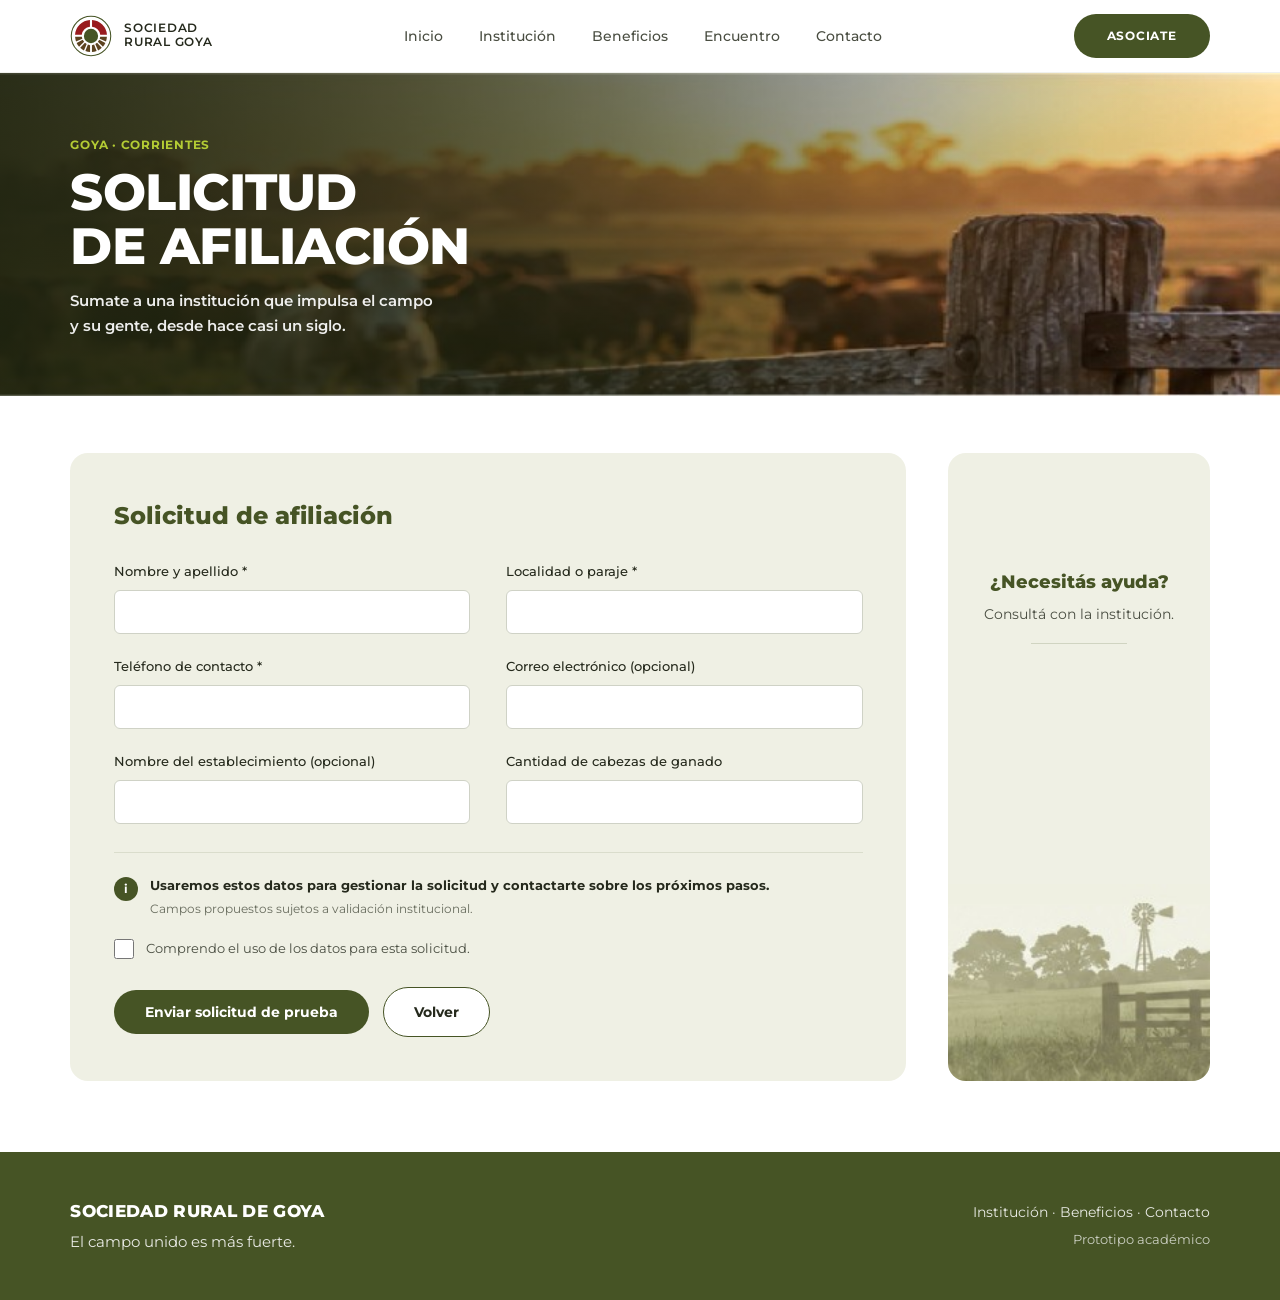
==== asociate.html @ 613d7abb "Initial commit: Sitio web institucional Sociedad Rural de Goya" ====
<!DOCTYPE html>
<html lang="es">
<head>
  <meta charset="UTF-8" />
  <meta name="viewport" content="width=device-width, initial-scale=1.0" />
  <title>Sociedad Rural de Goya — Solicitud de Afiliación</title>
  <meta name="description" content="Solicitud de afiliación a la Sociedad Rural de Goya. Sumate a una institución que impulsa el campo y su gente, desde hace casi un siglo." />
  <link rel="stylesheet" href="assets/css/fonts.css" />
  <link rel="stylesheet" href="assets/css/styles.css" />
</head>
<body>

  <!-- HEADER / NAVBAR -->
  <header class="site-header">
    <div class="container navbar">
      <a href="index.html" class="brand-logo" aria-label="Sociedad Rural de Goya - Inicio">
        <svg viewBox="0 0 100 100" role="img" aria-hidden="true">
          <circle cx="50" cy="50" r="47" fill="#ffffff" stroke="#465425" stroke-width="2.5" />
          <path d="M 12 47 A 38 38 0 0 1 47.5 12 L 47.5 28 A 22 22 0 0 0 28 47 Z" fill="#991b1e" />
          <path d="M 52.5 12 A 38 38 0 0 1 88 47 L 72 47 A 22 22 0 0 0 52.5 28 Z" fill="#991b1e" />
          <g fill="#5c4320">
            <path d="M 28.2 52 L 12.2 52 A 38 38 0 0 0 14.3 63.1 L 29.3 56.4 Z" />
            <path d="M 30.3 59.2 L 15.8 66.5 A 38 38 0 0 0 21.6 75.8 L 33.6 63.7 Z" />
            <path d="M 35.6 65.8 L 24.3 78.2 A 38 38 0 0 0 33.1 84.3 L 39.8 68.8 Z" />
            <path d="M 42.6 70.1 L 36.6 85.8 A 38 38 0 0 0 47.8 88.0 L 47.8 71.8 Z" />
            <path d="M 52.2 71.8 L 52.2 88.0 A 38 38 0 0 0 63.4 85.8 L 57.4 70.1 Z" />
            <path d="M 60.2 68.8 L 66.9 84.3 A 38 38 0 0 0 75.7 78.2 L 64.4 65.8 Z" />
            <path d="M 66.4 63.7 L 78.4 75.8 A 38 38 0 0 0 84.2 66.5 L 69.7 59.2 Z" />
            <path d="M 70.7 56.4 L 85.7 63.1 A 38 38 0 0 0 87.8 52 L 71.8 52 Z" />
          </g>
          <circle cx="50" cy="50" r="17" fill="#465425" />
        </svg>
        <span class="brand-text">
          <span>Sociedad</span>
          <span>Rural Goya</span>
        </span>
      </a>

      <button class="mobile-menu-toggle" aria-label="Abrir menú" aria-expanded="false">
        <svg width="26" height="26" viewBox="0 0 24 24" fill="none" stroke="currentColor" stroke-width="2.2" stroke-linecap="round">
          <line x1="3" y1="6" x2="21" y2="6" />
          <line x1="3" y1="12" x2="21" y2="12" />
          <line x1="3" y1="18" x2="21" y2="18" />
        </svg>
      </button>

      <ul class="nav-links" id="asociateNavLinks">
        <li><a href="index.html">Inicio</a></li>
        <li><a href="institucion.html">Institución</a></li>
        <li><a href="beneficios.html">Beneficios</a></li>
        <li><a href="encuentro.html">Encuentro</a></li>
        <li><a href="#contacto">Contacto</a></li>
        <li class="nav-item-cta-mobile">
          <a href="asociate.html" class="btn btn-olive btn-nav-cta-mobile">Asociate</a>
        </li>
      </ul>

      <a href="asociate.html" class="btn btn-olive btn-nav-cta" id="btnResetAsociate">Asociate</a>
    </div>
  </header>

  <main>
    <!-- ==========================================
         VIEW 1: SOLICITUD DE AFILIACIÓN (FORM)
         ========================================== -->
    <div id="formView" class="form-view">
      <!-- HERO ASOCIATE -->
      <section class="hero-asociate">
        <div class="container">
          <div class="hero-institucion-content">
            <span class="hero-kicker-lime">Goya · Corrientes</span>
            <h1 class="hero-title">
              Solicitud<br />
              de afiliación
            </h1>
            <p class="hero-desc">
              Sumate a una institución que impulsa el campo<br />
              y su gente, desde hace casi un siglo.
            </p>
          </div>
        </div>
      </section>

      <!-- FORM + HELP SIDEBAR -->
      <section class="section-asociate-form">
        <div class="container">
          <div class="asociate-layout">
            <!-- Left Form Card -->
            <div class="asociate-form-card" data-reveal="up">
              <h2 class="asociate-form-title">Solicitud de afiliación</h2>

              <form id="afiliacionForm" novalidate>
                <div class="form-grid-2col">
                  <div class="form-group">
                    <label for="nombre" class="form-label">Nombre y apellido *</label>
                    <input type="text" id="nombre" name="nombre" class="form-input" required />
                  </div>

                  <div class="form-group">
                    <label for="localidad" class="form-label">Localidad o paraje *</label>
                    <input type="text" id="localidad" name="localidad" class="form-input" required />
                  </div>

                  <div class="form-group">
                    <label for="telefono" class="form-label">Teléfono de contacto *</label>
                    <input type="tel" id="telefono" name="telefono" class="form-input" required />
                  </div>

                  <div class="form-group">
                    <label for="correo" class="form-label">Correo electrónico (opcional)</label>
                    <input type="email" id="correo" name="correo" class="form-input" />
                  </div>

                  <div class="form-group">
                    <label for="establecimiento" class="form-label">Nombre del establecimiento (opcional)</label>
                    <input type="text" id="establecimiento" name="establecimiento" class="form-input" />
                  </div>

                  <div class="form-group">
                    <label for="cabezas" class="form-label">Cantidad de cabezas de ganado</label>
                    <input type="text" id="cabezas" name="cabezas" class="form-input" />
                  </div>
                </div>

                <hr class="form-divider" />

                <div class="form-info-row">
                  <span class="form-info-badge" aria-hidden="true">i</span>
                  <div class="form-info-text">
                    <strong>Usaremos estos datos para gestionar la solicitud y contactarte sobre los próximos pasos.</strong>
                    <span>Campos propuestos sujetos a validación institucional.</span>
                  </div>
                </div>

                <label class="form-checkbox-row">
                  <input type="checkbox" id="aceptoDatos" name="aceptoDatos" />
                  <span>Comprendo el uso de los datos para esta solicitud.</span>
                </label>

                <p id="formErrorMsg" class="form-error-msg" hidden>
                  Por favor, completá los campos obligatorios: Nombre y apellido, Localidad o paraje y Teléfono de contacto.
                </p>

                <div class="form-buttons-row">
                  <button type="submit" class="btn btn-olive">Enviar solicitud de prueba</button>
                  <a href="beneficios.html" class="btn btn-white-bordered">Volver</a>
                </div>
              </form>
            </div>

            <!-- Right Help Card -->
            <aside class="asociate-help-card" data-reveal="up-large" data-reveal-delay="200">
              <div class="asociate-help-top">
                <h3 class="asociate-help-title">¿Necesitás ayuda?</h3>
                <p class="asociate-help-sub">Consultá con la institución.</p>
                <div class="asociate-help-line"></div>
              </div>
              <div class="asociate-help-img">
                <img src="assets/img/asociate-ayuda.jpg" alt="Molino y tranquera rural" />
              </div>
            </aside>
          </div>
        </div>
      </section>
    </div>

    <!-- ==========================================
         VIEW 2: CONFIRMACIÓN (¡GRACIAS POR ACERCARTE!)
         ========================================== -->
    <div id="confirmView" class="confirm-view" hidden>
      <!-- TOP HERO SECTION -->
      <section class="section-confirm-hero">
        <div class="container">
          <div class="confirm-hero-grid">
            <div>
              <span class="section-eyebrow">Solicitud de afiliación</span>
              <h1 class="confirm-giant-title">
                ¡Gracias por<br />
                acercarte!
              </h1>
              <p class="confirm-lead">Recibimos tu solicitud de prueba.</p>
            </div>

            <div class="history-seal">
              <svg viewBox="0 0 300 300" role="img" aria-label="Sello Sociedad Rural Goya Desde 1938">
                <defs>
                  <path id="sealTopArcConfirm" d="M 38,162 A 113,113 0 1,1 262,162" />
                  <path id="sealBottomArcConfirm" d="M 46,192 A 120,120 0 0,0 254,192" />
                </defs>
                <circle cx="150" cy="150" r="144" fill="#ffffff" stroke="#465425" stroke-width="3" />
                <path d="M 60 144 A 90 90 0 0 1 144 60 L 144 98 A 52 52 0 0 0 98 144 Z" fill="#991b1e" />
                <path d="M 156 60 A 90 90 0 0 1 240 144 L 202 144 A 52 52 0 0 0 156 98 Z" fill="#991b1e" />
                <g fill="#5c4320">
                  <path d="M 98.4 155 L 60.4 155 A 90 90 0 0 0 65.4 181.3 L 101.0 165.4 Z" />
                  <path d="M 103.4 171.8 L 69.0 189.1 A 90 90 0 0 0 82.7 211.1 L 111.2 182.5 Z" />
                  <path d="M 115.9 187.4 L 89.1 216.8 A 90 90 0 0 0 110.0 231.2 L 125.8 194.5 Z" />
                  <path d="M 132.5 197.6 L 118.2 234.8 A 90 90 0 0 0 144.8 240.0 L 144.8 201.6 Z" />
                  <path d="M 155.2 201.6 L 155.2 240.0 A 90 90 0 0 0 181.8 234.8 L 167.5 197.6 Z" />
                  <path d="M 174.2 194.5 L 190.0 231.2 A 90 90 0 0 0 210.9 216.8 L 184.1 187.4 Z" />
                  <path d="M 188.8 182.5 L 217.3 211.1 A 90 90 0 0 0 231.0 189.1 L 196.6 171.8 Z" />
                  <path d="M 199.0 165.4 L 234.6 181.3 A 90 90 0 0 0 239.6 155 L 201.6 155 Z" />
                </g>
                <circle cx="150" cy="150" r="40" fill="#465425" />
                <circle cx="43" cy="193" r="4.5" fill="#1a1c16" />
                <circle cx="257" cy="193" r="4.5" fill="#1a1c16" />
                <text font-family="'Libre Baskerville', Georgia, 'Times New Roman', serif" font-size="22.5" fill="#1a1c16" letter-spacing="2.2">
                  <textPath href="#sealTopArcConfirm" startOffset="50%" text-anchor="middle">
                    SOCIEDAD RURAL GOYA
                  </textPath>
                </text>
                <text font-family="'Libre Baskerville', Georgia, 'Times New Roman', serif" font-size="22" fill="#1a1c16" letter-spacing="3.5">
                  <textPath href="#sealBottomArcConfirm" startOffset="50%" text-anchor="middle">
                    DESDE 1938
                  </textPath>
                </text>
              </svg>
            </div>
          </div>
        </div>
      </section>

      <!-- MIDDLE CONFIRMATION BANNER -->
      <section class="section-confirm-banner">
        <div class="container">
          <div class="confirm-banner-inner">
            <span class="confirm-check-circle" aria-hidden="true">
              <svg width="44" height="44" viewBox="0 0 24 24" fill="none" stroke="currentColor" stroke-width="2.2" stroke-linecap="round" stroke-linejoin="round">
                <polyline points="20 6 9 17 4 12" />
              </svg>
            </span>
            <div>
              <h2 class="confirm-banner-title">Solicitud enviada</h2>
              <p class="confirm-banner-text">
                Esta pantalla confirma el envío de prueba.<br />
                La institución informaría cómo continuar con la solicitud real.
              </p>
            </div>
          </div>
        </div>
      </section>

      <!-- ¿QUÉ SUCEDE DESPUÉS? -->
      <section class="section-confirm-next">
        <div class="container">
          <h2 class="section-heading">¿Qué sucede después?</h2>

          <div class="confirm-next-cards" data-stagger="100">
            <article class="confirm-step-card" data-reveal="up">
              <span class="role-number">01</span>
              <h3 class="role-card-title">Revisión de datos</h3>
              <p class="role-card-text">
                La institución revisaría<br />
                la solicitud recibida.
              </p>
            </article>

            <article class="confirm-step-card" data-reveal="up">
              <span class="role-number">02</span>
              <h3 class="role-card-title">Contacto</h3>
              <p class="role-card-text">
                Se comunicaría a través<br />
                del medio indicado.
              </p>
            </article>

            <article class="confirm-step-card" data-reveal="up">
              <span class="role-number">03</span>
              <h3 class="role-card-title">Próximos pasos</h3>
              <p class="role-card-text">
                Se informarían las condiciones<br />
                para continuar con el trámite.
              </p>
            </article>
          </div>

          <p class="confirm-footnote">Procedimiento sujeto a confirmación institucional.</p>

          <div class="confirm-actions">
            <a href="index.html" class="btn btn-olive">Volver al inicio</a>
            <a href="beneficios.html" class="btn btn-crimson">Ver beneficios</a>
          </div>
        </div>
      </section>
    </div>
  </main>

  <!-- FOOTER -->
  <footer class="site-footer" id="contacto">
    <div class="container footer-inner">
      <div class="footer-left">
        <p class="footer-brand-title">Sociedad Rural de Goya</p>
        <p class="footer-brand-tagline">El campo unido es más fuerte.</p>
      </div>
      <div class="footer-right">
        <p class="footer-links">
          <a href="institucion.html">Institución</a> ·
          <a href="beneficios.html">Beneficios</a> ·
          <a href="#contacto">Contacto</a>
        </p>
        <p class="footer-meta">Prototipo académico</p>
      </div>
    </div>
  </footer>

  <script src="assets/js/main.js"></script>
</body>
</html>
---- assets/css/fonts.css ----
﻿@font-face {
  font-family: 'Montserrat';
  font-style: normal;
  font-weight: 400 800;
  font-display: block;
  src: url('[data-uri]') format('woff2');
  unicode-range: U+0100-02BA, U+02BD-02C5, U+02C7-02CC, U+02CE-02D7, U+02DD-02FF, U+0304, U+0308, U+0329, U+1D00-1DBF, U+1E00-1E9F, U+1EF2-1EFF, U+2020, U+20A0-20AB, U+20AD-20C0, U+2113, U+2C60-2C7F, U+A720-A7FF;
}
@font-face {
  font-family: 'Montserrat';
  font-style: normal;
  font-weight: 400 800;
  font-display: block;
  src: url('[data-uri]') format('woff2');
  unicode-range: U+0000-00FF, U+0131, U+0152-0153, U+02BB-02BC, U+02C6, U+02DA, U+02DC, U+0304, U+0308, U+0329, U+2000-206F, U+20AC, U+2122, U+2191, U+2193, U+2212, U+2215, U+FEFF, U+FFFD;
}
@font-face {
  font-family: 'Libre Baskerville';
  font-style: normal;
  font-weight: 400 700;
  font-display: block;
  src: url('[data-uri]') format('woff2');
  unicode-range: U+0000-00FF, U+0131, U+0152-0153, U+02BB-02BC, U+02C6, U+02DA, U+02DC, U+0304, U+0308, U+0329, U+2000-206F, U+20AC, U+2122, U+2191, U+2193, U+2212, U+2215, U+FEFF, U+FFFD;
}
---- assets/css/styles.css ----
:root {
  --olive-dark: #465425;
  --olive-darker: #36421b;
  --lime-accent: #98b222;
  --lime-bright: #b4cc34;
  --crimson: #a32428;
  --crimson-light: #d13b3f;
  --brown-earth: #5e4421;
  --sage-bg: #eceee2;
  --sage-light: #eef0ea;
  --text-dark: #25291c;
  --text-body: #4a4e42;
  --text-muted: #686c5e;
  --white: #ffffff;
  --container-width: 100%;
  --side-pad: clamp(24px, 5.5vw, 110px);
  --radius-sm: 8px;
  --radius-md: 14px;
  --radius-lg: 18px;
  --radius-pill: 9999px;
  --shadow-soft: 0 8px 24px rgba(37, 41, 28, 0.06);
  --transition: 0.22s cubic-bezier(0.4, 0, 0.2, 1);
}

*,
*::before,
*::after {
  box-sizing: border-box;
  margin: 0;
  padding: 0;
}

html {
  scroll-behavior: smooth;
  font-synthesis: none;
}

body {
  font-family: 'Montserrat', -apple-system, BlinkMacSystemFont, 'Segoe UI', Roboto, sans-serif;
  color: var(--text-body);
  background-color: var(--white);
  line-height: 1.6;
  -webkit-font-smoothing: antialiased;
  -moz-osx-font-smoothing: grayscale;
  overflow-x: hidden;
}

img,
svg {
  display: block;
  max-width: 100%;
}

a {
  color: inherit;
  text-decoration: none;
  transition: var(--transition);
}

main {
  transition: opacity 0.18s cubic-bezier(0.4, 0, 0.2, 1), transform 0.24s cubic-bezier(0.22, 1, 0.36, 1);
  will-change: opacity, transform;
}

main.page-fade-out {
  opacity: 0;
  transform: translateY(8px);
}

@keyframes viewFadeIn {
  from {
    opacity: 0;
    transform: translateY(10px);
  }
  to {
    opacity: 1;
    transform: translateY(0);
  }
}

.confirm-view:not([hidden]),
.form-view:not([hidden]) {
  animation: viewFadeIn 0.32s cubic-bezier(0.22, 1, 0.36, 1) both;
}

.container {
  width: 100%;
  max-width: var(--container-width);
  margin: 0 auto;
  padding: 0 var(--side-pad);
}

/* =========================================
   HEADER / NAVBAR
   ========================================= */
.site-header {
  position: sticky;
  top: 0;
  z-index: 100;
  background-color: rgba(255, 255, 255, 0.98);
  backdrop-filter: blur(8px);
  border-bottom: 1px solid rgba(70, 84, 37, 0.08);
}

.navbar {
  display: flex;
  align-items: center;
  justify-content: space-between;
  height: clamp(72px, 5.4vw, 88px);
  gap: 24px;
}

.brand-logo {
  display: inline-flex;
  align-items: center;
  gap: 12px;
}

.brand-logo svg {
  width: clamp(42px, 3.2vw, 52px);
  height: clamp(42px, 3.2vw, 52px);
  flex-shrink: 0;
}

.brand-text {
  display: flex;
  flex-direction: column;
  font-size: clamp(0.72rem, 0.8vw, 0.86rem);
  font-weight: 600;
  letter-spacing: 0.06em;
  line-height: 1.2;
  color: var(--text-dark);
  text-transform: uppercase;
}

.nav-links {
  display: flex;
  align-items: center;
  gap: clamp(24px, 2.8vw, 48px);
  list-style: none;
}

.nav-links a {
  position: relative;
  font-size: clamp(0.9rem, 1vw, 1.04rem);
  font-weight: 500;
  color: var(--text-body);
  padding: 6px 0;
}

.nav-links a:hover {
  color: var(--olive-dark);
}

.nav-links a.active {
  font-weight: 700;
  color: var(--text-dark);
}

.nav-links a.active::after {
  content: '';
  position: absolute;
  left: 0;
  right: 0;
  bottom: 0;
  height: 2.5px;
  background-color: var(--text-dark);
  border-radius: 2px;
}

.btn {
  display: inline-flex;
  align-items: center;
  justify-content: center;
  gap: 10px;
  font-family: inherit;
  font-weight: 700;
  font-size: clamp(0.86rem, 0.92vw, 0.98rem);
  border-radius: var(--radius-pill);
  padding: 13px 30px;
  border: 1.5px solid transparent;
  cursor: pointer;
  transition: var(--transition);
  white-space: nowrap;
}

.btn-olive {
  background-color: var(--olive-dark);
  color: var(--white);
}

.btn-olive:hover {
  background-color: var(--olive-darker);
  transform: translateY(-1px);
}

.btn-outline {
  background-color: var(--white);
  color: var(--text-dark);
  border-color: #c2c5ba;
}

.btn-outline:hover {
  border-color: var(--olive-dark);
  color: var(--olive-dark);
  transform: translateY(-1px);
}

.btn-nav-cta {
  padding: 11px 32px;
  font-size: clamp(0.76rem, 0.82vw, 0.88rem);
  letter-spacing: 0.06em;
  text-transform: uppercase;
}

.btn-white {
  background-color: var(--white);
  color: var(--text-dark);
}

.btn-white:hover {
  background-color: var(--sage-bg);
  transform: translateY(-1px);
}

.btn-crimson {
  background-color: #8f2125;
  color: var(--white);
}

.btn-crimson:hover {
  background-color: #74191c;
  transform: translateY(-1px);
}

.btn-white-bordered {
  background-color: var(--white);
  color: var(--text-dark);
  border-color: var(--olive-dark);
}

.btn-white-bordered:hover {
  background-color: var(--olive-dark);
  color: var(--white);
}

.mobile-menu-toggle {
  display: none;
  background: none;
  border: none;
  cursor: pointer;
  padding: 8px;
  color: var(--text-dark);
}

.nav-item-cta-mobile {
  display: none;
}

/* =========================================
   HERO — INICIO
   ========================================= */
.hero-home {
  position: relative;
  min-height: clamp(500px, 46vw, 760px);
  display: flex;
  align-items: center;
  background-color: #2c3119;
  background-image:
    linear-gradient(
      90deg,
      rgba(38, 43, 21, 0.86) 0%,
      rgba(44, 49, 25, 0.68) 36%,
      rgba(44, 49, 25, 0.12) 62%,
      rgba(44, 49, 25, 0) 100%
    ),
    url('../img/hero-inicio.jpg');
  background-size: cover;
  background-position: center right;
  color: var(--white);
  padding: clamp(64px, 6vw, 110px) 0;
}

.hero-home-content {
  max-width: clamp(460px, 46vw, 760px);
}

.hero-eyebrow {
  display: inline-flex;
  align-items: center;
  gap: 12px;
  font-size: clamp(0.75rem, 0.85vw, 0.92rem);
  font-weight: 700;
  letter-spacing: 0.14em;
  text-transform: uppercase;
  color: var(--crimson-light);
  margin-bottom: 14px;
}

.hero-eyebrow::before {
  content: '';
  display: inline-block;
  width: 28px;
  height: 2px;
  background-color: var(--crimson-light);
}

.hero-title {
  font-size: clamp(2.6rem, 4.8vw, 4.6rem);
  font-weight: 800;
  line-height: 1.04;
  letter-spacing: -0.01em;
  text-transform: uppercase;
  color: var(--white);
  margin-bottom: 22px;
}

.hero-title .text-lime {
  color: var(--lime-bright);
}

.hero-subtitle {
  font-size: clamp(1.1rem, 1.45vw, 1.55rem);
  font-weight: 700;
  text-transform: uppercase;
  letter-spacing: 0.02em;
  color: var(--lime-accent);
  margin-bottom: 14px;
}

.hero-desc {
  font-size: clamp(0.94rem, 1.08vw, 1.16rem);
  font-weight: 400;
  line-height: 1.6;
  color: rgba(255, 255, 255, 0.92);
  margin-bottom: 32px;
}

.hero-action {
  display: inline-flex;
  align-items: center;
  gap: 16px;
  color: var(--white);
  font-weight: 700;
  font-size: clamp(0.92rem, 1.02vw, 1.1rem);
}

.hero-play-btn {
  width: clamp(48px, 3.6vw, 58px);
  height: clamp(48px, 3.6vw, 58px);
  border-radius: 50%;
  background-color: var(--lime-accent);
  display: inline-flex;
  align-items: center;
  justify-content: center;
  color: var(--white);
  transition: var(--transition);
  box-shadow: 0 6px 18px rgba(152, 178, 34, 0.35);
}

.hero-action:hover .hero-play-btn {
  transform: scale(1.07);
  background-color: var(--lime-bright);
}

.hero-action-label {
  display: inline-flex;
  align-items: center;
  gap: 8px;
}

.hero-action:hover .hero-action-label {
  transform: translateX(3px);
}

/* =========================================
   SECTION: 3 PILLARS (INICIO & AFILIACIÓN)
   ========================================= */
.section-pillars {
  padding: clamp(56px, 5vw, 84px) 0 clamp(36px, 3.5vw, 56px);
}

.pillars-grid {
  display: grid;
  grid-template-columns: repeat(3, 1fr);
  gap: clamp(20px, 2.2vw, 36px);
}

.pillar-card {
  background-color: var(--sage-bg);
  border-radius: var(--radius-md);
  padding: clamp(26px, 2.5vw, 40px);
  transition: var(--transition);
}

.pillar-card--light {
  background-color: var(--sage-light);
}

.pillar-card:hover {
  transform: translateY(-3px);
  box-shadow: var(--shadow-soft);
}

.pillar-badge {
  width: clamp(38px, 2.8vw, 46px);
  height: clamp(38px, 2.8vw, 46px);
  border-radius: 50%;
  background-color: var(--olive-dark);
  color: var(--white);
  display: inline-flex;
  align-items: center;
  justify-content: center;
  font-weight: 700;
  font-size: clamp(0.95rem, 1.05vw, 1.12rem);
  margin-bottom: 18px;
}

.pillar-title {
  font-size: clamp(1.15rem, 1.35vw, 1.45rem);
  font-weight: 700;
  color: var(--olive-dark);
  margin-bottom: 10px;
}

.pillar-text {
  font-size: clamp(0.92rem, 1.02vw, 1.08rem);
  color: var(--text-body);
  line-height: 1.58;
}

/* =========================================
   SECTION: TU VOZ TAMBIÉN CUENTA (INICIO)
   ========================================= */
.section-voice {
  padding: clamp(48px, 4.5vw, 76px) 0 clamp(56px, 5vw, 84px);
}

.voice-grid {
  display: grid;
  grid-template-columns: 1fr 1.05fr;
  gap: clamp(36px, 4.8vw, 84px);
  align-items: center;
}

.section-heading {
  font-size: clamp(1.9rem, 2.8vw, 2.85rem);
  font-weight: 800;
  color: var(--olive-dark);
  line-height: 1.16;
  margin-bottom: 18px;
}

.section-heading--dark {
  color: var(--text-dark);
}

.voice-text {
  font-size: clamp(1rem, 1.15vw, 1.24rem);
  color: var(--text-body);
  line-height: 1.65;
  margin-bottom: 30px;
}

.voice-image-wrap {
  overflow: hidden;
  box-shadow: var(--shadow-soft);
}

.voice-image-wrap img {
  width: 100%;
  height: auto;
  object-fit: cover;
}

/* =========================================
   SECTION: CTA BANNER (INICIO & INSTITUCIÓN)
   ========================================= */
.section-cta-banner {
  padding: 16px 0 clamp(64px, 5.5vw, 96px);
}

.cta-banner-box {
  background-color: var(--olive-dark);
  border-radius: var(--radius-md);
  padding: clamp(36px, 3.6vw, 56px) clamp(36px, 4.2vw, 68px);
  color: var(--white);
  display: flex;
  align-items: flex-end;
  justify-content: space-between;
  gap: 32px;
}

.cta-banner-box--compact {
  align-items: center;
  padding: clamp(24px, 2.4vw, 38px) clamp(32px, 3.8vw, 58px);
}

.cta-banner-title {
  font-size: clamp(1.6rem, 2.4vw, 2.45rem);
  font-weight: 800;
  margin-bottom: 8px;
  line-height: 1.2;
}

.cta-banner-box--compact .cta-banner-title {
  font-size: clamp(1.3rem, 2vw, 1.95rem);
  margin-bottom: 0;
}

.cta-banner-sub {
  font-size: clamp(0.98rem, 1.1vw, 1.18rem);
  color: rgba(255, 255, 255, 0.9);
}

/* =========================================
   HERO — INSTITUCIÓN, BENEFICIOS & ENCUENTRO
   ========================================= */
.hero-institucion,
.hero-beneficios,
.hero-encuentro {
  position: relative;
  min-height: clamp(320px, 29vw, 480px);
  display: flex;
  align-items: center;
  background-color: #2f3621;
  background-size: cover;
  background-position: center top;
  color: var(--white);
  padding: clamp(56px, 5vw, 88px) 0;
}

.hero-institucion {
  background-image:
    linear-gradient(
      90deg,
      rgba(34, 40, 24, 0.72) 0%,
      rgba(34, 40, 24, 0.45) 48%,
      rgba(34, 40, 24, 0.08) 80%,
      rgba(34, 40, 24, 0) 100%
    ),
    url('../img/hero-institucion.jpg');
}

.hero-beneficios {
  background-image:
    linear-gradient(
      90deg,
      rgba(28, 33, 19, 0.82) 0%,
      rgba(28, 33, 19, 0.56) 46%,
      rgba(28, 33, 19, 0.14) 82%,
      rgba(28, 33, 19, 0.02) 100%
    ),
    url('../img/hero-beneficios.jpg');
  background-position: center center;
}

.hero-encuentro {
  min-height: clamp(400px, 36vw, 600px);
  background-image:
    linear-gradient(
      90deg,
      rgba(28, 34, 18, 0.8) 0%,
      rgba(28, 34, 18, 0.48) 46%,
      rgba(28, 34, 18, 0.08) 78%,
      rgba(28, 34, 18, 0) 100%
    ),
    url('../img/hero-encuentro.jpg');
  background-position: center right;
}

.hero-institucion-content {
  max-width: clamp(580px, 58vw, 920px);
}

.hero-kicker-lime {
  display: inline-block;
  font-size: clamp(0.78rem, 0.9vw, 0.96rem);
  font-weight: 700;
  text-transform: uppercase;
  letter-spacing: 0.06em;
  color: var(--lime-bright);
  margin-bottom: 10px;
}

.hero-institucion .hero-title,
.hero-beneficios .hero-title {
  font-size: clamp(2.1rem, 3.8vw, 3.6rem);
  line-height: 1.08;
  margin-bottom: 16px;
}

.hero-encuentro .hero-title {
  font-size: clamp(2.4rem, 4.5vw, 4.2rem);
  line-height: 1.04;
  margin-bottom: 18px;
}

.hero-lead-white {
  font-size: clamp(1.25rem, 1.6vw, 1.75rem);
  font-weight: 700;
  color: var(--white);
  margin-bottom: 10px;
}

.hero-institucion .hero-desc,
.hero-beneficios .hero-desc,
.hero-encuentro .hero-desc {
  max-width: clamp(460px, 44vw, 700px);
  margin-bottom: 0;
  font-size: clamp(0.96rem, 1.1vw, 1.2rem);
}

/* =========================================
   SECTION: QUIÉNES SOMOS / HISTORIA / NUESTRO LABOR
   ========================================= */
.section-eyebrow {
  display: block;
  font-size: clamp(0.76rem, 0.85vw, 0.92rem);
  font-weight: 700;
  text-transform: uppercase;
  letter-spacing: 0.05em;
  color: var(--crimson);
  margin-bottom: 8px;
}

.section-history {
  padding: clamp(56px, 5.2vw, 92px) 0;
}

.history-grid {
  display: grid;
  grid-template-columns: 1.15fr 0.85fr;
  gap: clamp(36px, 4.5vw, 80px);
  align-items: center;
}

.history-text p {
  font-size: clamp(0.96rem, 1.08vw, 1.18rem);
  color: var(--text-body);
  line-height: 1.68;
  margin-bottom: 18px;
}

.history-text p:last-child {
  margin-bottom: 0;
}

.history-seal {
  display: flex;
  justify-content: center;
  align-items: center;
}

.history-seal svg {
  width: clamp(240px, 21vw, 340px);
  height: clamp(240px, 21vw, 340px);
}

/* Horizontal Lockup Emblem on Beneficios */
.horizontal-emblem {
  display: inline-flex;
  align-items: center;
  gap: clamp(18px, 1.8vw, 28px);
}

.horizontal-emblem svg {
  width: clamp(115px, 10.5vw, 165px);
  height: clamp(115px, 10.5vw, 165px);
  flex-shrink: 0;
}

.horizontal-emblem-text {
  font-family: 'Libre Baskerville', Georgia, 'Times New Roman', serif;
  font-size: clamp(1.5rem, 2.3vw, 2.4rem);
  line-height: 1.22;
  letter-spacing: 0.04em;
  color: var(--text-dark);
  text-transform: uppercase;
}

/* =========================================
   SECTION: NUESTRO ROL GREMIAL
   ========================================= */
.section-role {
  background-color: var(--sage-bg);
  padding: clamp(56px, 5.2vw, 92px) 0;
}

.role-intro {
  max-width: clamp(620px, 62vw, 980px);
  margin-bottom: 38px;
}

.role-intro p {
  font-size: clamp(0.96rem, 1.08vw, 1.18rem);
  color: var(--text-body);
  line-height: 1.65;
}

.role-cards-grid {
  display: grid;
  grid-template-columns: repeat(3, 1fr);
  gap: clamp(20px, 2.2vw, 36px);
}

.role-card {
  background-color: var(--white);
  border-radius: var(--radius-md);
  padding: clamp(26px, 2.5vw, 40px);
  box-shadow: 0 4px 16px rgba(37, 41, 28, 0.04);
  transition: var(--transition);
}

.role-card:hover {
  transform: translateY(-3px);
  box-shadow: var(--shadow-soft);
}

.role-number {
  display: block;
  font-size: clamp(0.88rem, 0.98vw, 1.05rem);
  font-weight: 700;
  color: var(--crimson);
  margin-bottom: 10px;
}

.role-card-title {
  font-size: clamp(1.15rem, 1.35vw, 1.45rem);
  font-weight: 700;
  color: var(--olive-dark);
  margin-bottom: 10px;
}

.role-card-text {
  font-size: clamp(0.9rem, 1vw, 1.08rem);
  color: var(--text-body);
  line-height: 1.58;
}

/* =========================================
   SECTION: ACCIONES PARA LOS PRODUCTORES (BENEFICIOS)
   ========================================= */
.section-actions-list {
  background-color: var(--sage-bg);
  padding: clamp(56px, 5vw, 88px) 0;
}

.actions-table {
  margin-top: 28px;
  border-top: 1px solid rgba(70, 84, 37, 0.14);
}

.action-row {
  display: grid;
  grid-template-columns: 60px minmax(240px, 28%) 1fr;
  gap: 24px;
  align-items: baseline;
  padding: clamp(22px, 2vw, 32px) 0;
  border-bottom: 1px solid rgba(70, 84, 37, 0.14);
}

.action-num {
  font-size: clamp(0.88rem, 0.98vw, 1.05rem);
  font-weight: 700;
  color: var(--crimson);
}

.action-name {
  font-size: clamp(1.08rem, 1.25vw, 1.35rem);
  font-weight: 700;
  color: var(--olive-dark);
}

.action-desc {
  font-size: clamp(0.94rem, 1.05vw, 1.12rem);
  color: var(--text-body);
  line-height: 1.58;
}

/* =========================================
   SECTION: BENEFICIOS PARA SEGUIR CRECIENDO (2x2)
   ========================================= */
.section-benefits-grid {
  padding: clamp(56px, 5.2vw, 92px) 0 40px;
}

.benefits-intro {
  max-width: clamp(620px, 62vw, 980px);
  margin-bottom: 36px;
}

.benefits-intro p {
  font-size: clamp(0.96rem, 1.08vw, 1.16rem);
  color: var(--text-body);
  margin-bottom: 10px;
}

.benefits-note {
  font-size: clamp(0.86rem, 0.95vw, 1.02rem) !important;
  font-weight: 600;
  color: var(--text-dark) !important;
}

.benefits-cards-2x2 {
  display: grid;
  grid-template-columns: repeat(2, 1fr);
  gap: clamp(20px, 2.2vw, 36px);
}

.benefit-media-card {
  background-color: var(--sage-bg);
  border-radius: var(--radius-md);
  padding: clamp(22px, 2.2vw, 34px);
  display: grid;
  grid-template-columns: 1.15fr 0.85fr;
  gap: 24px;
  align-items: center;
  transition: var(--transition);
}

.benefit-media-card:hover {
  transform: translateY(-3px);
  box-shadow: var(--shadow-soft);
}

.benefit-media-title {
  font-size: clamp(1.12rem, 1.3vw, 1.4rem);
  font-weight: 700;
  color: var(--olive-dark);
  margin-bottom: 10px;
}

.benefit-media-desc {
  font-size: clamp(0.9rem, 1vw, 1.08rem);
  color: var(--text-body);
  line-height: 1.58;
}

.benefit-media-img {
  border-radius: var(--radius-sm);
  overflow: hidden;
  aspect-ratio: 74 / 62;
}

.benefit-media-img img {
  width: 100%;
  height: 100%;
  object-fit: cover;
}

/* =========================================
   SECTION: ¿CÓMO SOLICITAR LA AFILIACIÓN?
   ========================================= */
.section-affiliation {
  padding: 36px 0 clamp(64px, 5.5vw, 96px);
}

.affiliation-actions {
  display: flex;
  align-items: center;
  gap: 16px;
  margin-top: 28px;
  flex-wrap: wrap;
}

/* =========================================
   SECTION: ENCUENTRO — 3 COLUMNS & EVENT BAR
   ========================================= */
.section-encuentro-highlights {
  padding: clamp(52px, 4.8vw, 84px) 0 36px;
}

.encuentro-cols {
  display: grid;
  grid-template-columns: repeat(3, 1fr);
  gap: clamp(28px, 3.2vw, 56px);
}

.encuentro-col-title {
  font-size: clamp(1.15rem, 1.35vw, 1.45rem);
  font-weight: 700;
  color: var(--olive-dark);
  margin-bottom: 10px;
}

.encuentro-col-text {
  font-size: clamp(0.9rem, 1vw, 1.08rem);
  color: var(--text-body);
  line-height: 1.58;
}

.section-event-strip {
  padding: 18px 0 clamp(48px, 4.5vw, 76px);
}

.event-strip-box {
  background-color: var(--sage-bg);
  border-radius: var(--radius-md);
  padding: clamp(26px, 2.6vw, 42px) clamp(32px, 3.8vw, 60px);
  display: grid;
  grid-template-columns: repeat(3, 1fr);
  gap: 24px;
  align-items: center;
}

.event-strip-item {
  display: flex;
  align-items: center;
  gap: 18px;
}

.event-strip-icon {
  color: var(--olive-dark);
  flex-shrink: 0;
  display: inline-flex;
  align-items: center;
  justify-content: center;
}

.event-strip-text {
  font-size: clamp(0.98rem, 1.12vw, 1.22rem);
  font-weight: 700;
  color: var(--olive-dark);
  line-height: 1.3;
}

/* =========================================
   SECTION: AGENDA (ENCUENTRO)
   ========================================= */
.section-agenda {
  padding: 20px 0 clamp(48px, 4.5vw, 76px);
}

.agenda-header {
  margin-bottom: 36px;
}

.agenda-grid {
  display: grid;
  grid-template-columns: 1.05fr 0.95fr;
  gap: clamp(36px, 4.5vw, 80px);
  align-items: center;
}

.agenda-list {
  display: flex;
  flex-direction: column;
  gap: 28px;
}

.agenda-item {
  display: flex;
  align-items: flex-start;
  gap: 20px;
  padding: 10px 14px;
  border-radius: var(--radius-md);
  transition: background-color 0.35s ease, transform 0.35s ease;
}

.agenda-item.active {
  background-color: rgba(236, 238, 226, 0.65);
}

.agenda-icon-circle {
  width: clamp(58px, 4.5vw, 72px);
  height: clamp(58px, 4.5vw, 72px);
  border-radius: 50%;
  background-color: var(--sage-bg);
  color: var(--olive-dark);
  display: inline-flex;
  align-items: center;
  justify-content: center;
  flex-shrink: 0;
}

.agenda-item-title {
  font-size: clamp(1.08rem, 1.25vw, 1.35rem);
  font-weight: 700;
  color: var(--text-dark);
  margin-bottom: 6px;
}

.agenda-item-desc {
  font-size: clamp(0.9rem, 1.02vw, 1.1rem);
  color: var(--text-body);
  line-height: 1.58;
}

.agenda-photo-card {
  width: 100%;
  border-radius: var(--radius-md);
  overflow: hidden;
  box-shadow: var(--shadow-soft);
  aspect-ratio: 4 / 3.1;
}

/* =========================================
   SECTION: MAP BANNER (ENCUENTRO)
   ========================================= */
.section-map-banner {
  padding: 12px 0 clamp(64px, 5.5vw, 96px);
}

.map-banner-card {
  position: relative;
  border-radius: var(--radius-md);
  overflow: hidden;
  min-height: clamp(145px, 12vw, 210px);
  background-color: #74886c;
  background-image: url('../img/encuentro-mapa.jpg');
  background-size: cover;
  background-position: center;
  display: flex;
  align-items: center;
  padding: clamp(28px, 2.8vw, 46px) clamp(36px, 3.8vw, 60px);
  color: var(--white);
  box-shadow: var(--shadow-soft);
}

.map-banner-content {
  display: flex;
  align-items: center;
  gap: 20px;
  position: relative;
  z-index: 2;
}

.map-pin-large {
  color: var(--white);
  flex-shrink: 0;
}

.map-banner-title {
  font-size: clamp(1.25rem, 1.5vw, 1.65rem);
  font-weight: 800;
  color: var(--white);
  margin-bottom: 4px;
}

.map-banner-sub {
  font-size: clamp(0.94rem, 1.05vw, 1.14rem);
  color: rgba(255, 255, 255, 0.92);
}

/* =========================================
   PAGE: ASOCIATE (FORM & CONFIRMATION)
   ========================================= */
.hero-asociate {
  position: relative;
  min-height: clamp(280px, 25vw, 420px);
  display: flex;
  align-items: center;
  background-color: #2c3119;
  background-image:
    linear-gradient(
      90deg,
      rgba(32, 37, 17, 0.78) 0%,
      rgba(32, 37, 17, 0.42) 48%,
      rgba(32, 37, 17, 0.05) 85%,
      rgba(32, 37, 17, 0) 100%
    ),
    url('../img/hero-asociate.jpg');
  background-size: cover;
  background-position: center right;
  color: var(--white);
  padding: clamp(48px, 4.5vw, 80px) 0;
}

.hero-asociate .hero-title {
  font-size: clamp(2.2rem, 4vw, 3.8rem);
  line-height: 1.06;
  margin-bottom: 16px;
}

.hero-asociate .hero-desc {
  max-width: clamp(420px, 42vw, 660px);
  font-weight: 600;
  font-size: clamp(0.96rem, 1.1vw, 1.2rem);
  margin-bottom: 0;
}

.section-asociate-form {
  padding: clamp(48px, 4.5vw, 76px) 0 clamp(64px, 5.5vw, 96px);
}

.asociate-layout {
  display: grid;
  grid-template-columns: 1fr 23%;
  gap: clamp(28px, 3.2vw, 52px);
  align-items: stretch;
}

.asociate-form-card {
  background-color: #eff0e4;
  border-radius: var(--radius-lg);
  padding: clamp(32px, 3.4vw, 54px);
}

.asociate-form-title {
  font-size: clamp(1.5rem, 1.8vw, 2rem);
  font-weight: 800;
  color: var(--olive-dark);
  margin-bottom: 26px;
}

.form-grid-2col {
  display: grid;
  grid-template-columns: repeat(2, 1fr);
  gap: 22px clamp(24px, 2.8vw, 44px);
}

.form-group {
  display: flex;
  flex-direction: column;
  gap: 8px;
}

.form-label {
  font-size: clamp(0.82rem, 0.92vw, 0.98rem);
  font-weight: 500;
  color: var(--text-dark);
}

.form-input {
  width: 100%;
  height: clamp(44px, 3.4vw, 52px);
  padding: 8px 16px;
  font-family: inherit;
  font-size: 0.96rem;
  color: var(--text-dark);
  background-color: var(--white);
  border: 1px solid #cfd2c6;
  border-radius: 6px;
  outline: none;
  transition: var(--transition);
}

.form-input:focus {
  border-color: var(--olive-dark);
  box-shadow: 0 0 0 3px rgba(70, 84, 37, 0.14);
}

.form-input.input-error {
  border-color: var(--crimson);
  background-color: #fff8f8;
}

.form-error-msg {
  font-size: clamp(0.82rem, 0.92vw, 0.96rem);
  font-weight: 600;
  color: var(--crimson);
  margin-bottom: 18px;
}

.form-divider {
  border: none;
  border-top: 1px solid rgba(70, 84, 37, 0.12);
  margin: 28px 0 22px;
}

.form-info-row {
  display: flex;
  align-items: flex-start;
  gap: 12px;
  margin-bottom: 20px;
}

.form-info-badge {
  width: 24px;
  height: 24px;
  border-radius: 50%;
  background-color: var(--olive-dark);
  color: var(--white);
  font-size: 0.78rem;
  font-weight: 700;
  display: inline-flex;
  align-items: center;
  justify-content: center;
  flex-shrink: 0;
  margin-top: 2px;
}

.form-info-text strong {
  display: block;
  font-size: clamp(0.82rem, 0.92vw, 0.98rem);
  font-weight: 700;
  color: var(--text-dark);
  margin-bottom: 3px;
}

.form-info-text span {
  display: block;
  font-size: clamp(0.76rem, 0.84vw, 0.9rem);
  color: var(--text-muted);
}

.form-checkbox-row {
  display: inline-flex;
  align-items: center;
  gap: 12px;
  font-size: clamp(0.82rem, 0.92vw, 0.98rem);
  color: var(--text-body);
  cursor: pointer;
  margin-bottom: 28px;
  user-select: none;
}

.form-checkbox-row input[type="checkbox"] {
  width: 20px;
  height: 20px;
  accent-color: var(--olive-dark);
  border-radius: 4px;
  cursor: pointer;
}

.form-buttons-row {
  display: flex;
  align-items: center;
  gap: 14px;
  flex-wrap: wrap;
}

.asociate-help-card {
  background-color: #eff0e4;
  border-radius: var(--radius-lg);
  overflow: hidden;
  display: flex;
  flex-direction: column;
  justify-content: space-between;
  text-align: center;
}

.asociate-help-top {
  padding: clamp(90px, 9vw, 150px) 22px 24px;
}

.asociate-help-title {
  font-size: clamp(1.12rem, 1.3vw, 1.42rem);
  font-weight: 800;
  color: var(--olive-dark);
  margin-bottom: 6px;
}

.asociate-help-sub {
  font-size: clamp(0.86rem, 0.95vw, 1.04rem);
  color: var(--text-body);
  margin-bottom: 18px;
}

.asociate-help-line {
  width: 96px;
  height: 1px;
  background-color: rgba(70, 84, 37, 0.18);
  margin: 0 auto;
}

.asociate-help-img {
  width: 100%;
  margin-top: auto;
}

.asociate-help-img img {
  width: 100%;
  height: auto;
  display: block;
}

/* Confirmation View */
.confirm-view[hidden],
.form-view[hidden] {
  display: none !important;
}

.section-confirm-hero {
  padding: clamp(48px, 4.8vw, 80px) 0 clamp(40px, 4vw, 68px);
}

.confirm-hero-grid {
  display: grid;
  grid-template-columns: 1.2fr 0.8fr;
  gap: 40px;
  align-items: center;
}

.confirm-giant-title {
  font-size: clamp(2.6rem, 5vw, 4.5rem);
  font-weight: 800;
  line-height: 1.04;
  text-transform: uppercase;
  color: var(--olive-dark);
  margin: 10px 0 18px;
}

.confirm-lead {
  font-size: clamp(1.12rem, 1.35vw, 1.45rem);
  color: var(--text-body);
}

.section-confirm-banner {
  background-color: #eff0e4;
  padding: clamp(40px, 4vw, 64px) 0;
}

.confirm-banner-inner {
  display: flex;
  align-items: center;
  justify-content: center;
  gap: clamp(32px, 4vw, 64px);
  margin: 0 auto;
}

.confirm-check-circle {
  width: clamp(78px, 6.5vw, 104px);
  height: clamp(78px, 6.5vw, 104px);
  border-radius: 50%;
  border: 3.5px solid #2b331f;
  display: inline-flex;
  align-items: center;
  justify-content: center;
  color: #2b331f;
  flex-shrink: 0;
}

.confirm-banner-title {
  font-size: clamp(1.75rem, 2.8vw, 2.65rem);
  font-weight: 800;
  color: var(--olive-dark);
  margin-bottom: 8px;
}

.confirm-banner-text {
  font-size: clamp(0.98rem, 1.15vw, 1.24rem);
  color: var(--text-body);
  line-height: 1.58;
}

.section-confirm-next {
  padding: clamp(52px, 5vw, 84px) 0 clamp(64px, 5.5vw, 96px);
}

.confirm-next-cards {
  display: grid;
  grid-template-columns: repeat(3, 1fr);
  gap: clamp(20px, 2.2vw, 36px);
  margin-top: 26px;
}

.confirm-step-card {
  background-color: #eff0e4;
  border-radius: var(--radius-md);
  padding: clamp(26px, 2.5vw, 40px);
}

.confirm-footnote {
  font-size: clamp(0.8rem, 0.9vw, 0.95rem);
  color: var(--text-muted);
  margin-top: 22px;
  margin-bottom: 28px;
}

.confirm-actions {
  display: flex;
  align-items: center;
  gap: 16px;
  flex-wrap: wrap;
}

/* =========================================
   SECTION: TEMAS QUE NOS INVOLUCRAN
   ========================================= */
.section-topics {
  padding: clamp(56px, 5.2vw, 92px) 0 48px;
}

.topics-header {
  margin-bottom: 28px;
}

.topics-grid {
  display: grid;
  grid-template-columns: 1.05fr 0.95fr;
  gap: clamp(36px, 4.5vw, 80px);
  align-items: center;
}

.topics-media {
  display: flex;
  flex-direction: column;
  align-items: center;
}

.topics-image-frame {
  width: 100%;
  overflow: hidden;
  box-shadow: var(--shadow-soft);
  aspect-ratio: 16 / 9.2;
}

.topics-image-frame img,
.agenda-photo-card img {
  width: 100%;
  height: 100%;
  object-fit: cover;
  opacity: 1;
  transform: scale(1);
  transition: opacity 0.45s cubic-bezier(0.4, 0, 0.2, 1), transform 0.55s cubic-bezier(0.22, 1, 0.36, 1);
}

.topics-image-frame img.img-switching,
.agenda-photo-card img.img-switching {
  opacity: 0;
  transform: scale(1.02);
}

.carousel-dots {
  display: flex;
  align-items: center;
  justify-content: center;
  gap: 8px;
  margin-top: 14px;
}

.carousel-dot {
  width: 9px;
  height: 9px;
  border-radius: 50%;
  background-color: #b5b8ad;
  border: none;
  padding: 0;
  pointer-events: none;
  transition: background-color 0.35s ease, transform 0.35s ease;
}

.carousel-dot.active {
  background-color: var(--olive-dark);
  transform: scale(1.25);
}

.topics-list {
  display: flex;
  flex-direction: column;
  gap: 24px;
}

.topic-item {
  padding: 14px 18px;
  border-left: 3px solid transparent;
  border-radius: 0 var(--radius-sm) var(--radius-sm) 0;
  transition: border-color 0.35s ease, background-color 0.35s ease;
}

.topic-item.active {
  border-left-color: var(--olive-dark);
  background-color: rgba(236, 238, 226, 0.65);
}

.topic-title {
  font-size: clamp(1.12rem, 1.3vw, 1.4rem);
  font-weight: 700;
  color: var(--olive-dark);
  margin-bottom: 4px;
}

.topic-desc {
  font-size: clamp(0.92rem, 1.02vw, 1.1rem);
  color: var(--text-body);
}

/* =========================================
   FOOTER
   ========================================= */
.site-footer {
  background-color: var(--olive-dark);
  color: var(--white);
  padding: clamp(38px, 3.6vw, 56px) 0;
}

.footer-inner {
  display: flex;
  align-items: center;
  justify-content: space-between;
  gap: 24px;
  flex-wrap: wrap;
}

.footer-brand-title {
  font-size: clamp(1.05rem, 1.2vw, 1.3rem);
  font-weight: 800;
  text-transform: uppercase;
  letter-spacing: 0.02em;
  margin-bottom: 6px;
}

.footer-brand-tagline {
  font-size: clamp(0.92rem, 1vw, 1.08rem);
  color: rgba(255, 255, 255, 0.88);
}

.footer-right {
  text-align: right;
  font-size: clamp(0.86rem, 0.95vw, 1.02rem);
  color: rgba(255, 255, 255, 0.88);
}

.footer-links {
  margin-bottom: 6px;
}

.footer-links a:hover {
  color: var(--lime-bright);
  text-decoration: underline;
}

.footer-meta {
  font-size: clamp(0.82rem, 0.9vw, 0.96rem);
  color: rgba(255, 255, 255, 0.72);
}

/* =========================================
   RESPONSIVE DESIGN (MOBILE & TABLET)
   ========================================= */
@media (max-width: 768px) {
  :root {
    --side-pad: 16px;
    --reveal-distance: 24px;
    --reveal-distance-lg: 40px;
  }

  /* Header: Logo left, only 3 lines right; Asociate inside dropdown */
  .navbar {
    height: 60px;
  }

  .brand-logo svg {
    width: 36px;
    height: 36px;
  }

  .brand-text {
    font-size: 0.65rem;
  }

  .mobile-menu-toggle {
    display: inline-flex;
    margin-left: auto;
  }

  .btn-nav-cta {
    display: none !important;
  }

  .nav-links {
    position: absolute;
    top: 60px;
    left: 0;
    right: 0;
    background-color: var(--white);
    flex-direction: column;
    gap: 0;
    padding: 12px 20px 18px;
    border-bottom: 1px solid rgba(70, 84, 37, 0.12);
    box-shadow: 0 12px 24px rgba(0, 0, 0, 0.08);
    display: none;
  }

  .nav-links.open {
    display: flex;
  }

  .nav-links li {
    width: 100%;
  }

  .nav-links a {
    display: block;
    padding: 10px 0;
    font-size: 0.88rem;
  }

  .nav-item-cta-mobile {
    display: block;
    padding-top: 10px;
  }

  .nav-links .btn-nav-cta-mobile {
    display: flex;
    width: 100%;
    justify-content: center;
    padding: 11px 20px;
    color: var(--white);
    font-size: 0.8rem;
    font-weight: 700;
    letter-spacing: 0.06em;
    text-transform: uppercase;
  }

  .nav-links .btn-nav-cta-mobile:hover {
    color: var(--white);
  }

  /* Scale down global typography & spacing on mobile so it looks like desktop in miniature (not zoomed in) */
  .btn {
    font-size: 0.72rem;
    padding: 9px 18px;
    gap: 6px;
  }

  .section-eyebrow {
    font-size: 0.62rem;
    margin-bottom: 4px;
  }

  .section-heading {
    font-size: 1.28rem;
    margin-bottom: 10px;
  }

  /* Heroes scaled proportionally */
  .hero-home {
    min-height: 270px;
    padding: 32px 0;
    background-position: 62% center;
  }

  .hero-institucion,
  .hero-beneficios,
  .hero-encuentro,
  .hero-asociate {
    min-height: 210px;
    padding: 28px 0;
  }

  .hero-home-content,
  .hero-institucion-content {
    max-width: 66%;
  }

  .hero-eyebrow,
  .hero-kicker-lime {
    font-size: 0.6rem;
    margin-bottom: 6px;
  }

  .hero-eyebrow::before {
    width: 16px;
  }

  .hero-title,
  .hero-institucion .hero-title,
  .hero-beneficios .hero-title,
  .hero-encuentro .hero-title,
  .hero-asociate .hero-title {
    font-size: 1.5rem;
    margin-bottom: 10px;
  }

  .hero-subtitle,
  .hero-lead-white {
    font-size: 0.82rem;
    margin-bottom: 6px;
  }

  .hero-desc,
  .hero-institucion .hero-desc,
  .hero-beneficios .hero-desc,
  .hero-encuentro .hero-desc,
  .hero-asociate .hero-desc {
    font-size: 0.72rem;
    line-height: 1.45;
    margin-bottom: 14px;
  }

  .hero-play-btn {
    width: 34px;
    height: 34px;
  }

  .hero-action {
    font-size: 0.75rem;
    gap: 10px;
  }

  /* Section paddings scaled down */
  .section-pillars,
  .section-voice,
  .section-history,
  .section-role,
  .section-topics,
  .section-actions-list,
  .section-benefits-grid,
  .section-affiliation,
  .section-encuentro-highlights,
  .section-agenda,
  .section-asociate-form,
  .section-confirm-hero,
  .section-confirm-next {
    padding: 28px 0;
  }

  .section-cta-banner,
  .section-map-banner,
  .section-event-strip {
    padding: 12px 0 28px;
  }

  /* Keep 3-column sections side-by-side in 3 compact columns like desktop */
  .pillars-grid,
  .role-cards-grid,
  .encuentro-cols,
  .confirm-next-cards {
    grid-template-columns: repeat(3, 1fr);
    gap: 10px;
  }

  .pillar-card,
  .role-card,
  .confirm-step-card {
    padding: 14px 10px;
    border-radius: 10px;
  }

  .pillar-badge {
    width: 26px;
    height: 26px;
    font-size: 0.72rem;
    margin-bottom: 8px;
  }

  .role-number {
    font-size: 0.7rem;
    margin-bottom: 4px;
  }

  .pillar-title,
  .role-card-title,
  .encuentro-col-title {
    font-size: 0.8rem;
    line-height: 1.25;
    margin-bottom: 5px;
  }

  .pillar-text,
  .role-card-text,
  .encuentro-col-text {
    font-size: 0.68rem;
    line-height: 1.4;
  }

  /* Keep 2-column text/seal sections side-by-side, but give photo sections full width so photos look large */
  .history-grid,
  .confirm-hero-grid {
    grid-template-columns: 1.1fr 0.9fr;
    gap: 16px;
  }

  .voice-grid,
  .topics-grid,
  .agenda-grid {
    grid-template-columns: 1fr;
    gap: 18px;
  }

  .topics-image-frame,
  .agenda-photo-card,
  .voice-image-wrap {
    width: 100%;
    border-radius: 12px;
  }

  .agenda-photo-card {
    aspect-ratio: 16 / 10;
  }

  .topics-image-frame {
    aspect-ratio: 16 / 10;
  }

  .voice-text,
  .history-text p,
  .role-intro p,
  .benefits-intro p {
    font-size: 0.74rem;
    line-height: 1.5;
    margin-bottom: 12px;
  }

  .role-intro,
  .benefits-intro {
    margin-bottom: 18px;
  }

  .history-seal svg {
    width: 135px;
    height: 135px;
  }

  .horizontal-emblem {
    gap: 10px;
  }

  .horizontal-emblem svg {
    width: 68px;
    height: 68px;
  }

  .horizontal-emblem-text {
    font-size: 0.95rem;
  }

  /* ACCIONES PARA LOS PRODUCTORES: 2x2 Square Grid ("dos y dos, como en un cuadrado") */
  .actions-table {
    display: grid;
    grid-template-columns: repeat(2, 1fr);
    gap: 12px;
    margin-top: 16px;
    border-top: none;
  }

  .action-row {
    display: flex;
    flex-direction: column;
    gap: 4px;
    padding: 14px 12px;
    background-color: rgba(255, 255, 255, 0.55);
    border-radius: 10px;
    border-bottom: none;
  }

  .action-num {
    font-size: 0.72rem;
  }

  .action-name {
    font-size: 0.84rem;
    line-height: 1.25;
  }

  .action-desc {
    font-size: 0.7rem;
    line-height: 1.42;
  }

  /* BENEFICIOS PARA SEGUIR CRECIENDO: 2x2 Square Grid */
  .benefits-cards-2x2 {
    grid-template-columns: repeat(2, 1fr);
    gap: 12px;
  }

  .benefit-media-card {
    grid-template-columns: 1fr;
    padding: 12px;
    gap: 10px;
    border-radius: 10px;
  }

  .benefit-media-title {
    font-size: 0.84rem;
    margin-bottom: 4px;
  }

  .benefit-media-desc {
    font-size: 0.68rem;
    line-height: 1.4;
  }

  /* Temas & Agenda items comfortable reading size with large photo */
  .topics-list,
  .agenda-list {
    gap: 12px;
  }

  .topic-item {
    padding: 10px 14px;
  }

  .topic-title,
  .agenda-item-title {
    font-size: 0.92rem;
    margin-bottom: 3px;
  }

  .topic-desc,
  .agenda-item-desc {
    font-size: 0.78rem;
    line-height: 1.45;
  }

  .agenda-item {
    gap: 14px;
    padding: 10px 12px;
  }

  .agenda-icon-circle {
    width: 44px;
    height: 44px;
  }

  .agenda-icon-circle svg {
    width: 22px;
    height: 22px;
  }

  /* Event Info Strip in 3 columns */
  .event-strip-box {
    grid-template-columns: repeat(3, 1fr);
    padding: 14px 12px;
    gap: 8px;
  }

  .event-strip-item {
    gap: 8px;
  }

  .event-strip-icon svg {
    width: 26px;
    height: 26px;
  }

  .event-strip-text {
    font-size: 0.68rem;
  }

  /* CTA Banner & Map Banner */
  .cta-banner-box {
    padding: 20px 18px;
    gap: 14px;
    align-items: center;
  }

  .cta-banner-box--compact {
    padding: 16px 18px;
  }

  .cta-banner-title,
  .cta-banner-box--compact .cta-banner-title {
    font-size: 0.98rem;
    margin-bottom: 4px;
  }

  .cta-banner-sub {
    font-size: 0.72rem;
  }

  .map-banner-card {
    min-height: 96px;
    padding: 16px 18px;
  }

  .map-pin-large svg {
    width: 28px;
    height: 34px;
  }

  .map-banner-title {
    font-size: 0.92rem;
  }

  .map-banner-sub {
    font-size: 0.72rem;
  }

  /* Asociate Form & Confirmation on Mobile — larger and closer so it's comfortable to read and fill */
  .asociate-layout {
    grid-template-columns: 1fr;
    gap: 20px;
  }

  .asociate-form-card {
    padding: 26px 20px;
    border-radius: 14px;
  }

  .asociate-form-title {
    font-size: 1.35rem;
    margin-bottom: 18px;
  }

  .form-grid-2col {
    grid-template-columns: 1fr;
    gap: 14px;
  }

  .form-label {
    font-size: 0.84rem;
  }

  .form-input {
    height: 44px;
    padding: 8px 12px;
    font-size: 0.92rem;
  }

  .form-divider {
    margin: 20px 0 16px;
  }

  .form-info-badge {
    width: 22px;
    height: 22px;
    font-size: 0.76rem;
  }

  .form-info-text strong {
    font-size: 0.82rem;
  }

  .form-info-text span {
    font-size: 0.76rem;
  }

  .form-checkbox-row {
    font-size: 0.82rem;
    margin-bottom: 20px;
  }

  .form-buttons-row .btn {
    font-size: 0.84rem;
    padding: 11px 22px;
  }

  .asociate-help-top {
    padding: 28px 18px 18px;
  }

  .asociate-help-title {
    font-size: 1.05rem;
  }

  .asociate-help-sub {
    font-size: 0.84rem;
  }

  .confirm-giant-title {
    font-size: 1.95rem;
    margin: 8px 0 12px;
  }

  .confirm-lead {
    font-size: 0.92rem;
  }

  .section-confirm-banner {
    padding: 28px 0;
  }

  .confirm-banner-inner {
    gap: 20px;
  }

  .confirm-check-circle {
    width: 58px;
    height: 58px;
    border-width: 3px;
  }

  .confirm-check-circle svg {
    width: 28px;
    height: 28px;
  }

  .confirm-banner-title {
    font-size: 1.35rem;
    margin-bottom: 6px;
  }

  .confirm-banner-text {
    font-size: 0.85rem;
  }

  /* Footer */
  .site-footer {
    padding: 24px 0;
  }

  .footer-brand-title {
    font-size: 0.82rem;
  }

  .footer-brand-tagline,
  .footer-right {
    font-size: 0.7rem;
  }

  .footer-meta {
    font-size: 0.65rem;
  }
}

/* =========================================
   SCROLL-TRIGGERED ANIMATIONS & SCROLLSPY
   ========================================= */
:root {
  --reveal-distance: 60px;
  --reveal-distance-lg: 100px;
  --reveal-duration: 700ms;
  --reveal-wipe-duration: 600ms;
  --reveal-ease: cubic-bezier(0.22, 1, 0.36, 1);
}

section[id],
footer[id] {
  scroll-margin-top: 88px;
}

/* Initial hidden states (only when JS is active) */
.js [data-reveal],
.js [data-reveal="up"] {
  opacity: 0;
  transform: translateY(var(--reveal-distance));
  transition:
    opacity var(--reveal-duration) var(--reveal-ease),
    transform var(--reveal-duration) var(--reveal-ease);
  transition-delay: var(--reveal-delay, 0ms);
}

.js [data-reveal="up-large"] {
  opacity: 0;
  transform: translateY(var(--reveal-distance-lg));
  transition:
    opacity var(--reveal-duration) var(--reveal-ease),
    transform var(--reveal-duration) var(--reveal-ease);
  transition-delay: var(--reveal-delay, 0ms);
}

.js [data-reveal="wipe"] {
  clip-path: inset(0 0 100% 0);
  transition: clip-path var(--reveal-wipe-duration) var(--reveal-ease);
  transition-delay: var(--reveal-delay, 0ms);
}

/* Revealed final states */
.js [data-reveal].is-revealed {
  opacity: 1;
  transform: translateY(0);
}

.js [data-reveal="wipe"].is-revealed {
  clip-path: inset(0 0 0 0);
}

/* Optional horizontal carousel track support */
[data-carousel-track] {
  display: flex;
  transition: transform 500ms ease-out;
}

@media (max-width: 768px) {
  :root {
    --reveal-distance: 30px;
    --reveal-distance-lg: 50px;
  }
}

@media (prefers-reduced-motion: reduce) {
  .js [data-reveal],
  .js [data-reveal="up"],
  .js [data-reveal="up-large"],
  .js [data-reveal="wipe"] {
    opacity: 1 !important;
    transform: none !important;
    clip-path: none !important;
    transition: none !important;
  }
}
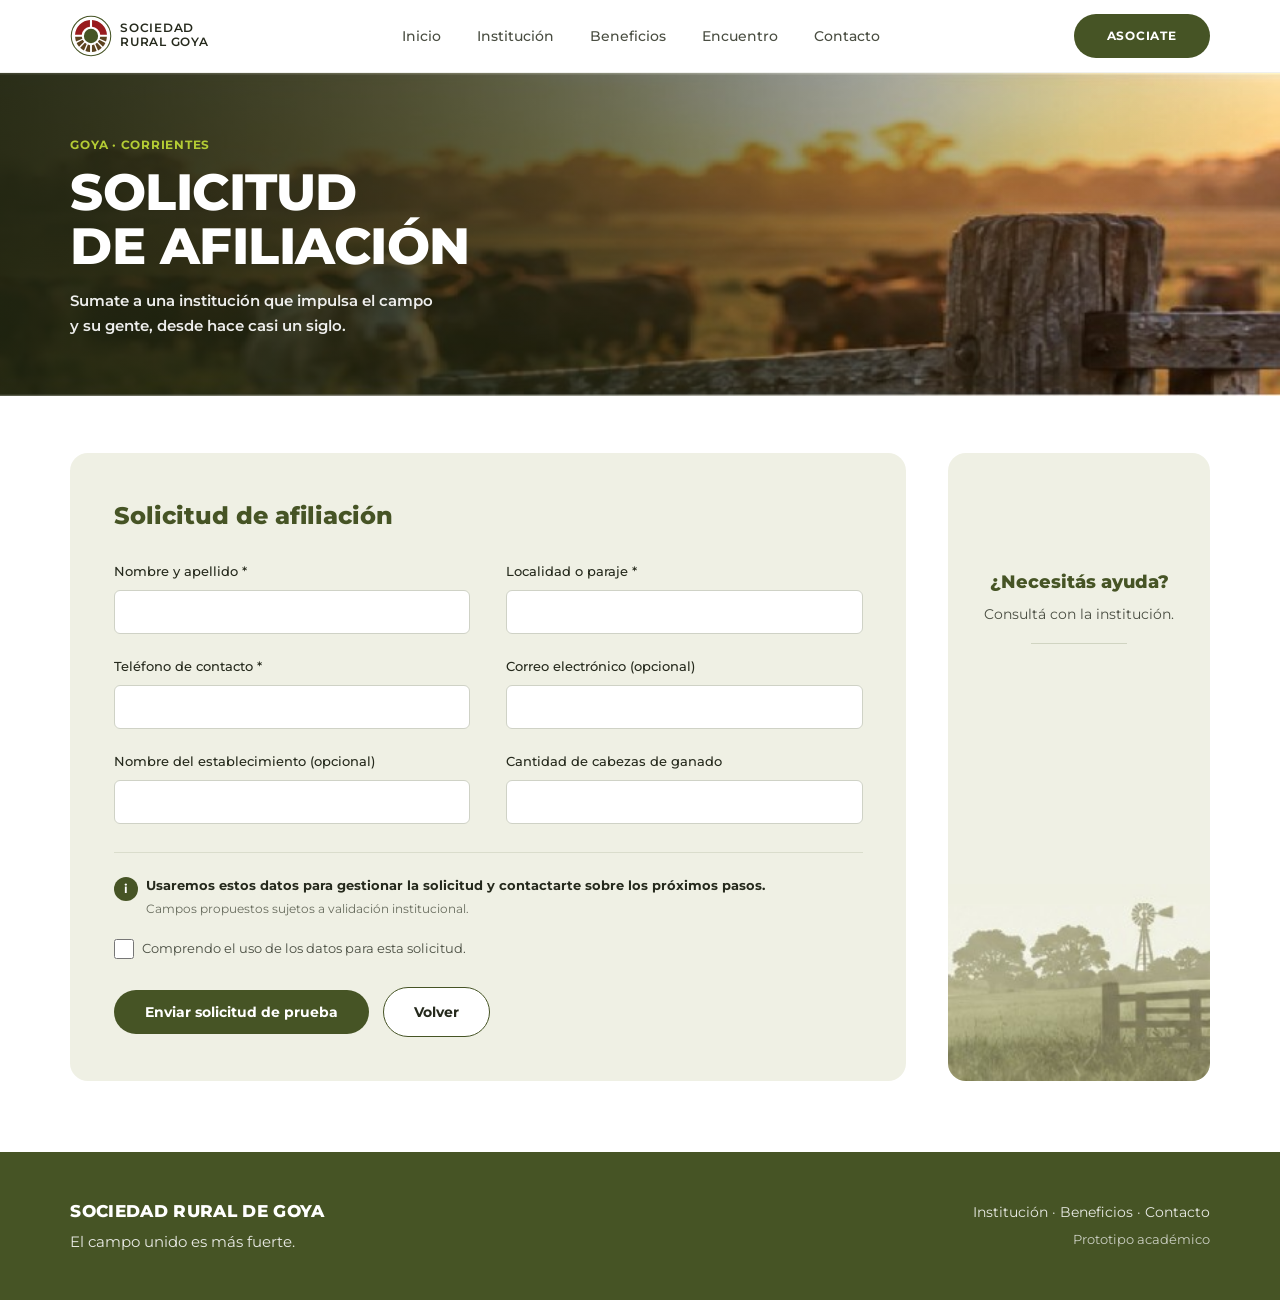
==== commit 8ab76266: "Logo SRG, carrusel 3s, mapa a Google Maps, ajustes del hero y ediciones manuales" ====
--- a/asociate.html
+++ b/asociate.html
@@ -182,38 +182,7 @@
             </div>
 
             <div class="history-seal">
-              <svg viewBox="0 0 300 300" role="img" aria-label="Sello Sociedad Rural Goya Desde 1938">
-                <defs>
-                  <path id="sealTopArcConfirm" d="M 38,162 A 113,113 0 1,1 262,162" />
-                  <path id="sealBottomArcConfirm" d="M 46,192 A 120,120 0 0,0 254,192" />
-                </defs>
-                <circle cx="150" cy="150" r="144" fill="#ffffff" stroke="#465425" stroke-width="3" />
-                <path d="M 60 144 A 90 90 0 0 1 144 60 L 144 98 A 52 52 0 0 0 98 144 Z" fill="#991b1e" />
-                <path d="M 156 60 A 90 90 0 0 1 240 144 L 202 144 A 52 52 0 0 0 156 98 Z" fill="#991b1e" />
-                <g fill="#5c4320">
-                  <path d="M 98.4 155 L 60.4 155 A 90 90 0 0 0 65.4 181.3 L 101.0 165.4 Z" />
-                  <path d="M 103.4 171.8 L 69.0 189.1 A 90 90 0 0 0 82.7 211.1 L 111.2 182.5 Z" />
-                  <path d="M 115.9 187.4 L 89.1 216.8 A 90 90 0 0 0 110.0 231.2 L 125.8 194.5 Z" />
-                  <path d="M 132.5 197.6 L 118.2 234.8 A 90 90 0 0 0 144.8 240.0 L 144.8 201.6 Z" />
-                  <path d="M 155.2 201.6 L 155.2 240.0 A 90 90 0 0 0 181.8 234.8 L 167.5 197.6 Z" />
-                  <path d="M 174.2 194.5 L 190.0 231.2 A 90 90 0 0 0 210.9 216.8 L 184.1 187.4 Z" />
-                  <path d="M 188.8 182.5 L 217.3 211.1 A 90 90 0 0 0 231.0 189.1 L 196.6 171.8 Z" />
-                  <path d="M 199.0 165.4 L 234.6 181.3 A 90 90 0 0 0 239.6 155 L 201.6 155 Z" />
-                </g>
-                <circle cx="150" cy="150" r="40" fill="#465425" />
-                <circle cx="43" cy="193" r="4.5" fill="#1a1c16" />
-                <circle cx="257" cy="193" r="4.5" fill="#1a1c16" />
-                <text font-family="'Libre Baskerville', Georgia, 'Times New Roman', serif" font-size="22.5" fill="#1a1c16" letter-spacing="2.2">
-                  <textPath href="#sealTopArcConfirm" startOffset="50%" text-anchor="middle">
-                    SOCIEDAD RURAL GOYA
-                  </textPath>
-                </text>
-                <text font-family="'Libre Baskerville', Georgia, 'Times New Roman', serif" font-size="22" fill="#1a1c16" letter-spacing="3.5">
-                  <textPath href="#sealBottomArcConfirm" startOffset="50%" text-anchor="middle">
-                    DESDE 1938
-                  </textPath>
-                </text>
-              </svg>
+              <img src="assets/img/logo-srg.png" alt="Logo Sociedad Rural de Goya" />
             </div>
           </div>
         </div>
--- a/assets/css/styles.css
+++ b/assets/css/styles.css
@@ -33,6 +33,9 @@
 html {
   scroll-behavior: smooth;
   font-synthesis: none;
+  width: 100%;
+  max-width: 100%;
+  overflow-x: hidden;
 }
 
 body {
@@ -113,7 +116,7 @@
 .brand-logo {
   display: inline-flex;
   align-items: center;
-  gap: 12px;
+  gap: 8px;
 }
 
 .brand-logo svg {
@@ -288,10 +291,10 @@
 .hero-eyebrow {
   display: inline-flex;
   align-items: center;
-  gap: 12px;
-  font-size: clamp(0.75rem, 0.85vw, 0.92rem);
+  gap: 8px;
+  font-size: clamp(0.62rem, 0.72vw, 0.78rem);
   font-weight: 700;
-  letter-spacing: 0.14em;
+  letter-spacing: 0.04em;
   text-transform: uppercase;
   color: var(--crimson-light);
   margin-bottom: 14px;
@@ -300,7 +303,7 @@
 .hero-eyebrow::before {
   content: '';
   display: inline-block;
-  width: 28px;
+  width: 16px;
   height: 2px;
   background-color: var(--crimson-light);
 }
@@ -334,6 +337,18 @@
   line-height: 1.6;
   color: rgba(255, 255, 255, 0.92);
   margin-bottom: 32px;
+}
+
+/* Inicio: the block is as wide as the title, and the description wraps inside that width (never wider than the title) */
+.hero-home .hero-home-content {
+  width: fit-content;
+  max-width: 100%;
+}
+
+.hero-home .hero-desc {
+  width: 0;
+  min-width: 100%;
+  font-size: clamp(0.84rem, 0.94vw, 1rem);
 }
 
 .hero-action {
@@ -652,9 +667,11 @@
   align-items: center;
 }
 
-.history-seal svg {
+.history-seal svg,
+.history-seal img {
   width: clamp(240px, 21vw, 340px);
   height: clamp(240px, 21vw, 340px);
+  object-fit: contain;
 }
 
 /* Horizontal Lockup Emblem on Beneficios */
@@ -1041,6 +1058,23 @@
 .map-banner-sub {
   font-size: clamp(0.94rem, 1.05vw, 1.14rem);
   color: rgba(255, 255, 255, 0.92);
+}
+
+.map-banner-card {
+  cursor: pointer;
+  text-decoration: none;
+  transition: box-shadow 0.25s ease, filter 0.25s ease;
+}
+
+.map-banner-card:hover,
+.map-banner-card:focus-visible {
+  box-shadow: 0 14px 32px rgba(37, 41, 28, 0.16);
+  filter: brightness(1.06);
+}
+
+.map-banner-card:focus-visible {
+  outline: 3px solid var(--lime-bright);
+  outline-offset: 3px;
 }
 
 /* =========================================
@@ -1162,7 +1196,7 @@
 .form-info-row {
   display: flex;
   align-items: flex-start;
-  gap: 12px;
+  gap: 8px;
   margin-bottom: 20px;
 }
 
@@ -1198,7 +1232,7 @@
 .form-checkbox-row {
   display: inline-flex;
   align-items: center;
-  gap: 12px;
+  gap: 8px;
   font-size: clamp(0.82rem, 0.92vw, 0.98rem);
   color: var(--text-body);
   cursor: pointer;
@@ -1467,6 +1501,7 @@
   color: var(--text-body);
 }
 
+
 /* =========================================
    FOOTER
    ========================================= */
@@ -1474,14 +1509,23 @@
   background-color: var(--olive-dark);
   color: var(--white);
   padding: clamp(38px, 3.6vw, 56px) 0;
+  width: 100%;
+  max-width: 100%;
+  overflow-x: clip;
 }
 
 .footer-inner {
   display: flex;
+  flex-direction: row;
   align-items: center;
   justify-content: space-between;
-  gap: 24px;
-  flex-wrap: wrap;
+  gap: 20px;
+  flex-wrap: nowrap;
+}
+
+.footer-left {
+  text-align: left;
+  min-width: 0;
 }
 
 .footer-brand-title {
@@ -1499,6 +1543,7 @@
 
 .footer-right {
   text-align: right;
+  flex-shrink: 0;
   font-size: clamp(0.86rem, 0.95vw, 1.02rem);
   color: rgba(255, 255, 255, 0.88);
 }
@@ -1517,28 +1562,47 @@
   color: rgba(255, 255, 255, 0.72);
 }
 
+
 /* =========================================
    RESPONSIVE DESIGN (MOBILE & TABLET)
    ========================================= */
+.site-header,
+main,
+section {
+  width: 100%;
+  max-width: 100%;
+  overflow-x: clip;
+}
+
 @media (max-width: 768px) {
   :root {
-    --side-pad: 16px;
-    --reveal-distance: 24px;
-    --reveal-distance-lg: 40px;
+    --side-pad: clamp(18px, 5vw, 24px);
+    --reveal-distance: 28px;
+    --reveal-distance-lg: 45px;
+  }
+
+  .container {
+    width: 100%;
+    max-width: 100%;
+    margin-left: auto;
+    margin-right: auto;
+    padding-left: var(--side-pad);
+    padding-right: var(--side-pad);
   }
 
   /* Header: Logo left, only 3 lines right; Asociate inside dropdown */
   .navbar {
-    height: 60px;
+    height: 66px;
+    width: 100%;
   }
 
   .brand-logo svg {
-    width: 36px;
-    height: 36px;
+    width: 40px;
+    height: 40px;
   }
 
   .brand-text {
-    font-size: 0.65rem;
+    font-size: 0.72rem;
   }
 
   .mobile-menu-toggle {
@@ -1552,13 +1616,13 @@
 
   .nav-links {
     position: absolute;
-    top: 60px;
+    top: 66px;
     left: 0;
     right: 0;
     background-color: var(--white);
     flex-direction: column;
     gap: 0;
-    padding: 12px 20px 18px;
+    padding: 14px 22px 20px;
     border-bottom: 1px solid rgba(70, 84, 37, 0.12);
     box-shadow: 0 12px 24px rgba(0, 0, 0, 0.08);
     display: none;
@@ -1574,22 +1638,22 @@
 
   .nav-links a {
     display: block;
-    padding: 10px 0;
-    font-size: 0.88rem;
+    padding: 11px 0;
+    font-size: 0.94rem;
   }
 
   .nav-item-cta-mobile {
     display: block;
-    padding-top: 10px;
+    padding-top: 12px;
   }
 
   .nav-links .btn-nav-cta-mobile {
     display: flex;
     width: 100%;
     justify-content: center;
-    padding: 11px 20px;
+    padding: 12px 20px;
     color: var(--white);
-    font-size: 0.8rem;
+    font-size: 0.84rem;
     font-weight: 700;
     letter-spacing: 0.06em;
     text-transform: uppercase;
@@ -1599,51 +1663,63 @@
     color: var(--white);
   }
 
-  /* Scale down global typography & spacing on mobile so it looks like desktop in miniature (not zoomed in) */
+  /* Global buttons & headings with comfortable breathing room */
   .btn {
-    font-size: 0.72rem;
-    padding: 9px 18px;
-    gap: 6px;
+    font-size: 0.84rem;
+    padding: 12px 22px;
+    gap: 8px;
   }
 
   .section-eyebrow {
-    font-size: 0.62rem;
-    margin-bottom: 4px;
+    font-size: 0.7rem;
+    margin-bottom: 6px;
   }
 
   .section-heading {
-    font-size: 1.28rem;
-    margin-bottom: 10px;
-  }
-
-  /* Heroes scaled proportionally */
+    font-size: clamp(1.42rem, 5.8vw, 1.72rem);
+    margin-bottom: 14px;
+    line-height: 1.2;
+  }
+
+  /* Heroes: generous vertical height and air so text isn't compressed */
   .hero-home {
-    min-height: 270px;
-    padding: 32px 0;
+    width: 100%;
+    min-height: 360px;
+    padding: 48px 0;
     background-position: 62% center;
+    background-size: cover;
   }
 
   .hero-institucion,
   .hero-beneficios,
   .hero-encuentro,
   .hero-asociate {
-    min-height: 210px;
-    padding: 28px 0;
+    width: 100%;
+    min-height: 270px;
+    padding: 42px 0;
+    background-size: cover;
   }
 
   .hero-home-content,
   .hero-institucion-content {
-    max-width: 66%;
-  }
-
-  .hero-eyebrow,
+    max-width: 100%;
+    width: 100%;
+  }
+
+  .hero-eyebrow {
+    font-size: 0.56rem;
+    letter-spacing: 0.03em;
+    gap: 6px;
+    margin-bottom: 8px;
+  }
+
   .hero-kicker-lime {
-    font-size: 0.6rem;
-    margin-bottom: 6px;
+    font-size: 0.68rem;
+    margin-bottom: 10px;
   }
 
   .hero-eyebrow::before {
-    width: 16px;
+    width: 12px;
   }
 
   .hero-title,
@@ -1651,14 +1727,15 @@
   .hero-beneficios .hero-title,
   .hero-encuentro .hero-title,
   .hero-asociate .hero-title {
-    font-size: 1.5rem;
-    margin-bottom: 10px;
+    font-size: clamp(1.72rem, 7vw, 2.15rem);
+    line-height: 1.08;
+    margin-bottom: 14px;
   }
 
   .hero-subtitle,
   .hero-lead-white {
-    font-size: 0.82rem;
-    margin-bottom: 6px;
+    font-size: 0.94rem;
+    margin-bottom: 10px;
   }
 
   .hero-desc,
@@ -1666,22 +1743,33 @@
   .hero-beneficios .hero-desc,
   .hero-encuentro .hero-desc,
   .hero-asociate .hero-desc {
-    font-size: 0.72rem;
-    line-height: 1.45;
-    margin-bottom: 14px;
+    font-size: 0.88rem;
+    line-height: 1.58;
+    margin-bottom: 22px;
+    max-width: 100%;
+  }
+
+  .hero-home .hero-home-content {
+    width: fit-content;
+    max-width: 100%;
+  }
+
+  .hero-home .hero-desc {
+    font-size: 0.8rem;
+    line-height: 1.55;
   }
 
   .hero-play-btn {
-    width: 34px;
-    height: 34px;
+    width: 42px;
+    height: 42px;
   }
 
   .hero-action {
-    font-size: 0.75rem;
-    gap: 10px;
-  }
-
-  /* Section paddings scaled down */
+    font-size: 0.88rem;
+    gap: 8px;
+  }
+
+  /* Spacious vertical separation between sections */
   .section-pillars,
   .section-voice,
   .section-history,
@@ -1695,83 +1783,84 @@
   .section-asociate-form,
   .section-confirm-hero,
   .section-confirm-next {
-    padding: 28px 0;
+    padding: 44px 0;
   }
 
   .section-cta-banner,
   .section-map-banner,
   .section-event-strip {
-    padding: 12px 0 28px;
-  }
-
-  /* Keep 3-column sections side-by-side in 3 compact columns like desktop */
+    padding: 16px 0 44px;
+  }
+
+  /* 3-item sections: distributed as full-width, well-spaced cards so text is never squished into narrow strips */
   .pillars-grid,
   .role-cards-grid,
   .encuentro-cols,
   .confirm-next-cards {
-    grid-template-columns: repeat(3, 1fr);
-    gap: 10px;
+    grid-template-columns: minmax(0, 1fr);
+    gap: 16px;
+    width: 100%;
   }
 
   .pillar-card,
   .role-card,
   .confirm-step-card {
-    padding: 14px 10px;
-    border-radius: 10px;
+    min-width: 0;
+    padding: 22px 20px;
+    border-radius: 14px;
+  }
+
+  .encuentro-cols > div {
+    padding: 20px;
+    background-color: var(--sage-light);
+    border-radius: 14px;
   }
 
   .pillar-badge {
-    width: 26px;
-    height: 26px;
-    font-size: 0.72rem;
-    margin-bottom: 8px;
+    width: 32px;
+    height: 32px;
+    font-size: 0.85rem;
+    margin-bottom: 12px;
   }
 
   .role-number {
-    font-size: 0.7rem;
-    margin-bottom: 4px;
+    font-size: 0.82rem;
+    margin-bottom: 6px;
   }
 
   .pillar-title,
   .role-card-title,
   .encuentro-col-title {
-    font-size: 0.8rem;
-    line-height: 1.25;
-    margin-bottom: 5px;
+    font-size: 1.05rem;
+    line-height: 1.3;
+    margin-bottom: 6px;
   }
 
   .pillar-text,
   .role-card-text,
   .encuentro-col-text {
-    font-size: 0.68rem;
-    line-height: 1.4;
-  }
-
-  /* Keep 2-column text/seal sections side-by-side, but give photo sections full width so photos look large */
+    font-size: 0.88rem;
+    line-height: 1.55;
+  }
+
+  /* 2-column sections (Text + Seal / Image): stacked with generous spacing so paragraphs have full width */
   .history-grid,
-  .confirm-hero-grid {
-    grid-template-columns: 1.1fr 0.9fr;
-    gap: 16px;
-  }
-
+  .confirm-hero-grid,
   .voice-grid,
   .topics-grid,
   .agenda-grid {
-    grid-template-columns: 1fr;
-    gap: 18px;
+    grid-template-columns: minmax(0, 1fr);
+    gap: 26px;
   }
 
   .topics-image-frame,
   .agenda-photo-card,
   .voice-image-wrap {
     width: 100%;
-    border-radius: 12px;
-  }
-
-  .agenda-photo-card {
-    aspect-ratio: 16 / 10;
-  }
-
+    border-radius: 14px;
+  }
+
+  .agenda-photo-card,
   .topics-image-frame {
     aspect-ratio: 16 / 10;
   }
@@ -1780,120 +1869,143 @@
   .history-text p,
   .role-intro p,
   .benefits-intro p {
-    font-size: 0.74rem;
-    line-height: 1.5;
-    margin-bottom: 12px;
+    font-size: 0.9rem;
+    line-height: 1.62;
+    margin-bottom: 14px;
   }
 
   .role-intro,
   .benefits-intro {
-    margin-bottom: 18px;
+    margin-bottom: 24px;
+  }
+
+  .history-seal {
+    display: flex;
+    justify-content: center;
+    padding-top: 4px;
   }
 
   .history-seal svg {
-    width: 135px;
-    height: 135px;
+    width: 170px;
+    height: 170px;
   }
 
   .horizontal-emblem {
-    gap: 10px;
+    gap: 14px;
+    justify-content: center;
   }
 
   .horizontal-emblem svg {
-    width: 68px;
-    height: 68px;
+    width: 74px;
+    height: 74px;
   }
 
   .horizontal-emblem-text {
-    font-size: 0.95rem;
-  }
-
-  /* ACCIONES PARA LOS PRODUCTORES: 2x2 Square Grid ("dos y dos, como en un cuadrado") */
+    font-size: 1.1rem;
+  }
+
+  /* ACCIONES PARA LOS PRODUCTORES: 2x2 Square Grid with spacious padding */
   .actions-table {
     display: grid;
-    grid-template-columns: repeat(2, 1fr);
-    gap: 12px;
-    margin-top: 16px;
+    grid-template-columns: repeat(2, minmax(0, 1fr));
+    gap: 14px;
+    margin-top: 20px;
     border-top: none;
+    width: 100%;
   }
 
   .action-row {
+    min-width: 0;
     display: flex;
     flex-direction: column;
-    gap: 4px;
-    padding: 14px 12px;
-    background-color: rgba(255, 255, 255, 0.55);
-    border-radius: 10px;
+    gap: 6px;
+    padding: 18px 14px;
+    background-color: rgba(255, 255, 255, 0.65);
+    border-radius: 12px;
     border-bottom: none;
+    overflow-wrap: break-word;
   }
 
   .action-num {
-    font-size: 0.72rem;
+    font-size: 0.78rem;
   }
 
   .action-name {
-    font-size: 0.84rem;
+    font-size: clamp(0.84rem, 3.5vw, 0.95rem);
+    line-height: 1.28;
+  }
+
+  .action-desc {
+    font-size: clamp(0.74rem, 3vw, 0.82rem);
+    line-height: 1.48;
+  }
+
+  /* BENEFICIOS PARA SEGUIR CRECIENDO: 2x2 Square Grid with clear separation */
+  .benefits-cards-2x2 {
+    grid-template-columns: repeat(2, minmax(0, 1fr));
+    gap: 14px;
+    width: 100%;
+  }
+
+  .benefit-media-card {
+    min-width: 0;
+    display: flex;
+    flex-direction: column;
+    justify-content: space-between;
+    padding: 16px 14px;
+    gap: 14px;
+    border-radius: 12px;
+    overflow-wrap: break-word;
+  }
+
+  .benefit-media-title {
+    font-size: clamp(0.86rem, 3.6vw, 0.96rem);
+    margin-bottom: 6px;
     line-height: 1.25;
   }
 
-  .action-desc {
-    font-size: 0.7rem;
-    line-height: 1.42;
-  }
-
-  /* BENEFICIOS PARA SEGUIR CRECIENDO: 2x2 Square Grid */
-  .benefits-cards-2x2 {
-    grid-template-columns: repeat(2, 1fr);
-    gap: 12px;
-  }
-
-  .benefit-media-card {
-    grid-template-columns: 1fr;
-    padding: 12px;
-    gap: 10px;
-    border-radius: 10px;
-  }
-
-  .benefit-media-title {
-    font-size: 0.84rem;
-    margin-bottom: 4px;
-  }
-
   .benefit-media-desc {
-    font-size: 0.68rem;
-    line-height: 1.4;
+    font-size: clamp(0.74rem, 3vw, 0.82rem);
+    line-height: 1.48;
+  }
+
+  .benefit-media-img {
+    width: 100%;
+    aspect-ratio: 16 / 10;
+    border-radius: 8px;
   }
 
   /* Temas & Agenda items comfortable reading size with large photo */
   .topics-list,
   .agenda-list {
-    gap: 12px;
+    gap: 14px;
   }
 
   .topic-item {
-    padding: 10px 14px;
+    padding: 14px 18px;
   }
 
   .topic-title,
   .agenda-item-title {
-    font-size: 0.92rem;
-    margin-bottom: 3px;
+    font-size: 0.98rem;
+    margin-bottom: 4px;
   }
 
   .topic-desc,
   .agenda-item-desc {
-    font-size: 0.78rem;
-    line-height: 1.45;
+    font-size: 0.85rem;
+    line-height: 1.5;
   }
 
   .agenda-item {
     gap: 14px;
-    padding: 10px 12px;
+    padding: 14px 16px;
   }
 
   .agenda-icon-circle {
-    width: 44px;
-    height: 44px;
+    width: 46px;
+    height: 46px;
+    flex-shrink: 0;
   }
 
   .agenda-icon-circle svg {
@@ -1901,69 +2013,87 @@
     height: 22px;
   }
 
-  /* Event Info Strip in 3 columns */
+  /* Event Info Strip distributed cleanly in rows so icons and text breathe */
   .event-strip-box {
-    grid-template-columns: repeat(3, 1fr);
-    padding: 14px 12px;
-    gap: 8px;
+    grid-template-columns: minmax(0, 1fr);
+    padding: 22px 24px;
+    gap: 18px;
+    width: 100%;
   }
 
   .event-strip-item {
-    gap: 8px;
+    min-width: 0;
+    gap: 14px;
+    justify-content: flex-start;
   }
 
   .event-strip-icon svg {
-    width: 26px;
-    height: 26px;
+    width: 34px;
+    height: 34px;
+    flex-shrink: 0;
   }
 
   .event-strip-text {
-    font-size: 0.68rem;
-  }
-
-  /* CTA Banner & Map Banner */
+    font-size: 0.9rem;
+    line-height: 1.35;
+  }
+
+  .event-strip-text br {
+    display: none;
+  }
+
+  /* CTA Banner & Map Banner with comfortable stacking */
   .cta-banner-box {
-    padding: 20px 18px;
-    gap: 14px;
-    align-items: center;
+    flex-direction: column;
+    align-items: flex-start;
+    padding: 26px 22px;
+    gap: 18px;
   }
 
   .cta-banner-box--compact {
-    padding: 16px 18px;
+    padding: 24px 22px;
   }
 
   .cta-banner-title,
   .cta-banner-box--compact .cta-banner-title {
-    font-size: 0.98rem;
-    margin-bottom: 4px;
+    font-size: 1.18rem;
+    line-height: 1.28;
+    margin-bottom: 6px;
   }
 
   .cta-banner-sub {
-    font-size: 0.72rem;
+    font-size: 0.86rem;
+    line-height: 1.45;
   }
 
   .map-banner-card {
-    min-height: 96px;
-    padding: 16px 18px;
+    min-height: 120px;
+    padding: 22px;
   }
 
   .map-pin-large svg {
-    width: 28px;
-    height: 34px;
+    width: 34px;
+    height: 40px;
   }
 
   .map-banner-title {
-    font-size: 0.92rem;
+    font-size: 1.05rem;
   }
 
   .map-banner-sub {
-    font-size: 0.72rem;
-  }
-
-  /* Asociate Form & Confirmation on Mobile — larger and closer so it's comfortable to read and fill */
+    font-size: 0.84rem;
+  }
+
+  .affiliation-actions,
+  .confirm-actions {
+    margin-top: 24px;
+    gap: 8px;
+  }
+
+  /* Asociate Form & Confirmation on Mobile */
   .asociate-layout {
-    grid-template-columns: 1fr;
-    gap: 20px;
+    grid-template-columns: minmax(0, 1fr);
+    gap: 24px;
   }
 
   .asociate-form-card {
@@ -1973,71 +2103,73 @@
 
   .asociate-form-title {
     font-size: 1.35rem;
-    margin-bottom: 18px;
+    margin-bottom: 20px;
   }
 
   .form-grid-2col {
-    grid-template-columns: 1fr;
-    gap: 14px;
+    grid-template-columns: minmax(0, 1fr);
+    gap: 16px;
   }
 
   .form-label {
+    font-size: 0.86rem;
+  }
+
+  .form-input {
+    height: 46px;
+    padding: 8px 14px;
+    font-size: 0.94rem;
+    width: 100%;
+  }
+
+  .form-divider {
+    margin: 22px 0 18px;
+  }
+
+  .form-info-badge {
+    width: 24px;
+    height: 24px;
+    font-size: 0.78rem;
+    flex-shrink: 0;
+  }
+
+  .form-info-text strong {
     font-size: 0.84rem;
   }
 
-  .form-input {
-    height: 44px;
-    padding: 8px 12px;
-    font-size: 0.92rem;
-  }
-
-  .form-divider {
-    margin: 20px 0 16px;
-  }
-
-  .form-info-badge {
-    width: 22px;
-    height: 22px;
-    font-size: 0.76rem;
-  }
-
-  .form-info-text strong {
-    font-size: 0.82rem;
-  }
-
   .form-info-text span {
-    font-size: 0.76rem;
+    font-size: 0.78rem;
   }
 
   .form-checkbox-row {
-    font-size: 0.82rem;
-    margin-bottom: 20px;
+    font-size: 0.84rem;
+    margin-bottom: 22px;
   }
 
   .form-buttons-row .btn {
-    font-size: 0.84rem;
-    padding: 11px 22px;
+    font-size: 0.86rem;
+    padding: 12px 22px;
   }
 
   .asociate-help-top {
-    padding: 28px 18px 18px;
+    padding: 28px 20px 20px;
   }
 
   .asociate-help-title {
-    font-size: 1.05rem;
+    font-size: 1.1rem;
   }
 
   .asociate-help-sub {
-    font-size: 0.84rem;
+    font-size: 0.88rem;
   }
 
   .confirm-giant-title {
-    font-size: 1.95rem;
-    margin: 8px 0 12px;
+    font-size: clamp(1.85rem, 7vw, 2.2rem);
+    margin: 10px 0 14px;
   }
 
   .confirm-lead {
-    font-size: 0.92rem;
+    font-size: 0.94rem;
   }
 
   .section-confirm-banner {
@@ -2045,45 +2177,76 @@
   }
 
   .confirm-banner-inner {
-    gap: 20px;
+    gap: 18px;
   }
 
   .confirm-check-circle {
-    width: 58px;
-    height: 58px;
+    width: 56px;
+    height: 56px;
     border-width: 3px;
+    flex-shrink: 0;
   }
 
   .confirm-check-circle svg {
-    width: 28px;
+    width: 16px;
     height: 28px;
   }
 
   .confirm-banner-title {
-    font-size: 1.35rem;
+    font-size: 1.3rem;
     margin-bottom: 6px;
   }
 
   .confirm-banner-text {
-    font-size: 0.85rem;
-  }
-
-  /* Footer */
+    font-size: 0.86rem;
+    line-height: 1.5;
+  }
+
+  /* Footer: Sociedad Rural on the left, links & Prototipo académico on the right */
   .site-footer {
-    padding: 24px 0;
+    padding: 30px 0;
+  }
+
+  .footer-inner {
+    display: flex;
+    flex-direction: row;
+    flex-wrap: nowrap;
+    align-items: center;
+    justify-content: space-between;
+    gap: 8px;
+  }
+
+  .footer-left {
+    text-align: left;
+    flex: 1 1 auto;
+    min-width: 0;
   }
 
   .footer-brand-title {
-    font-size: 0.82rem;
-  }
-
-  .footer-brand-tagline,
+    font-size: clamp(0.7rem, 2.9vw, 0.86rem);
+    margin-bottom: 4px;
+    line-height: 1.25;
+  }
+
+  .footer-brand-tagline {
+    font-size: clamp(0.62rem, 2.4vw, 0.74rem);
+    line-height: 1.35;
+  }
+
   .footer-right {
-    font-size: 0.7rem;
+    text-align: right;
+    flex: 0 0 auto;
+    font-size: clamp(0.62rem, 2.4vw, 0.74rem);
+    line-height: 1.35;
+  }
+
+  .footer-links {
+    margin-bottom: 4px;
+    white-space: nowrap;
   }
 
   .footer-meta {
-    font-size: 0.65rem;
+    font-size: clamp(0.58rem, 2.2vw, 0.68rem);
   }
 }
 
@@ -2163,4 +2326,3 @@
     transition: none !important;
   }
 }
-
